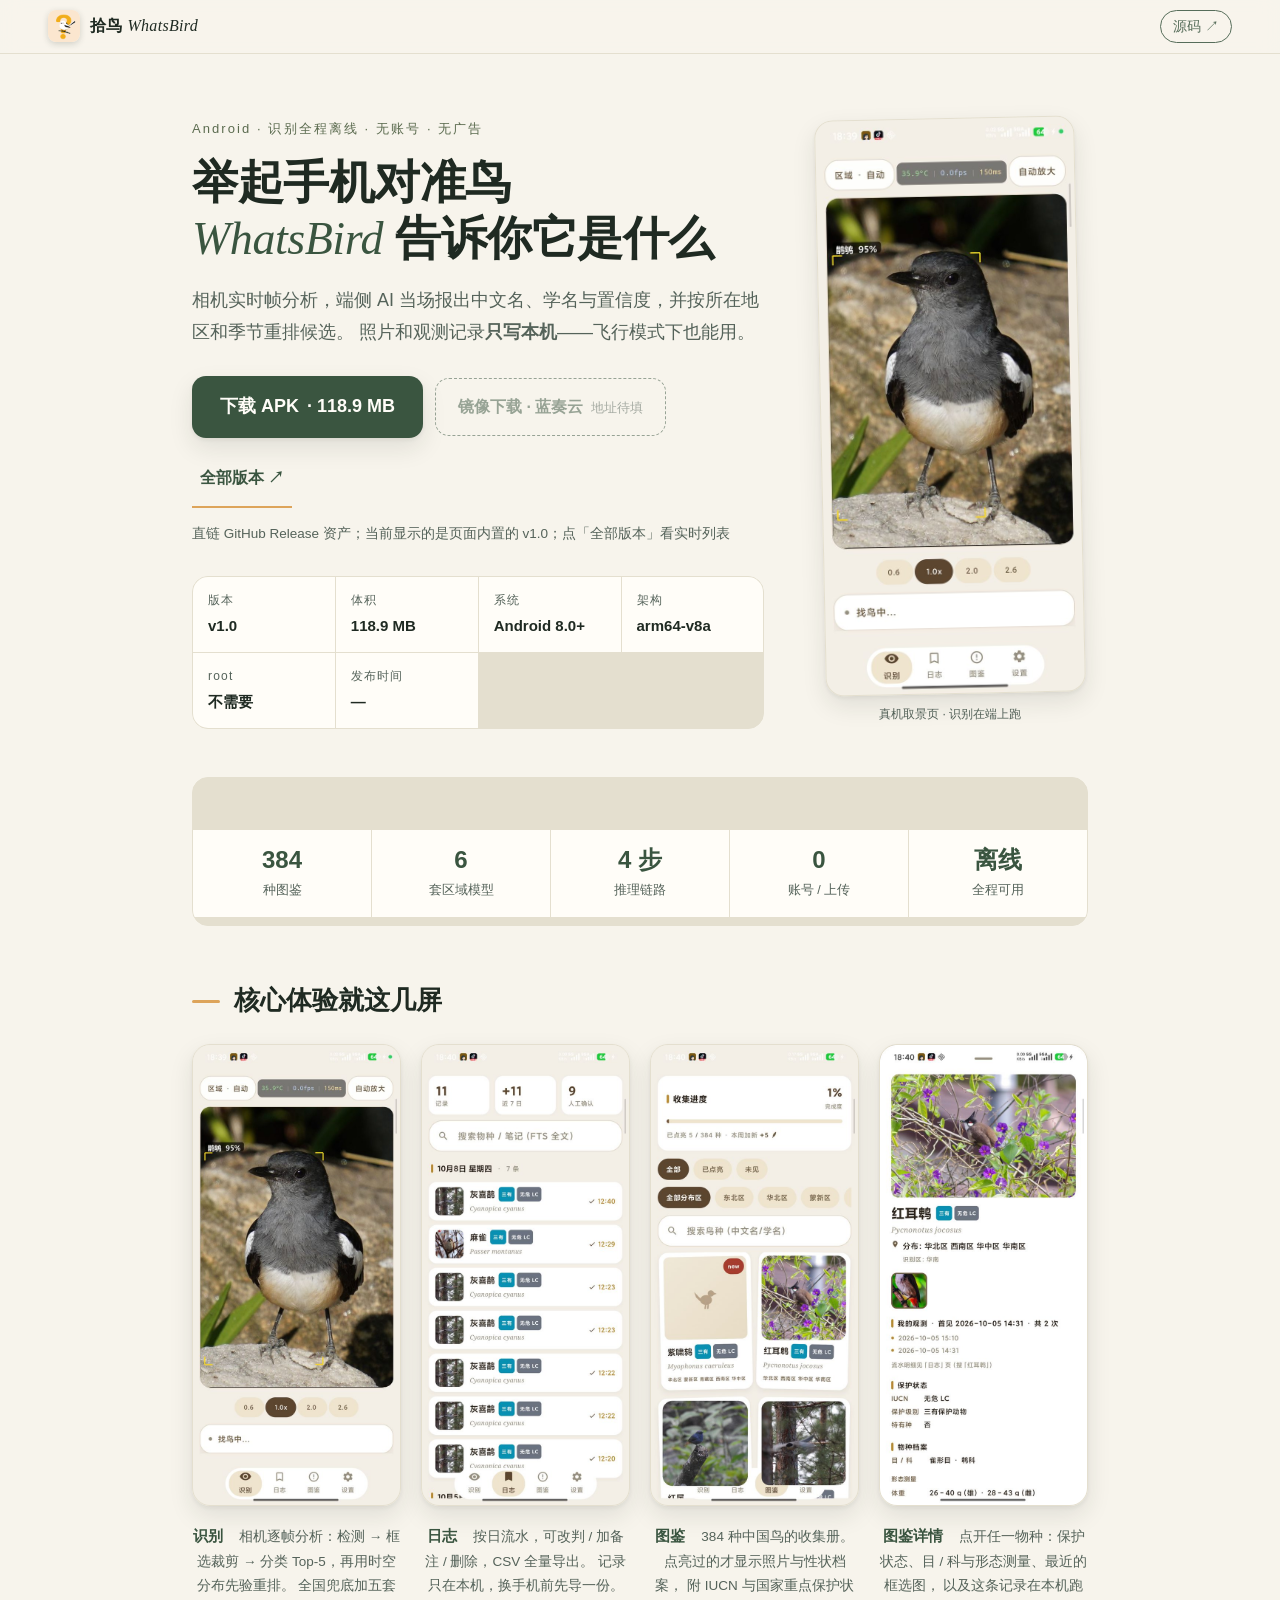
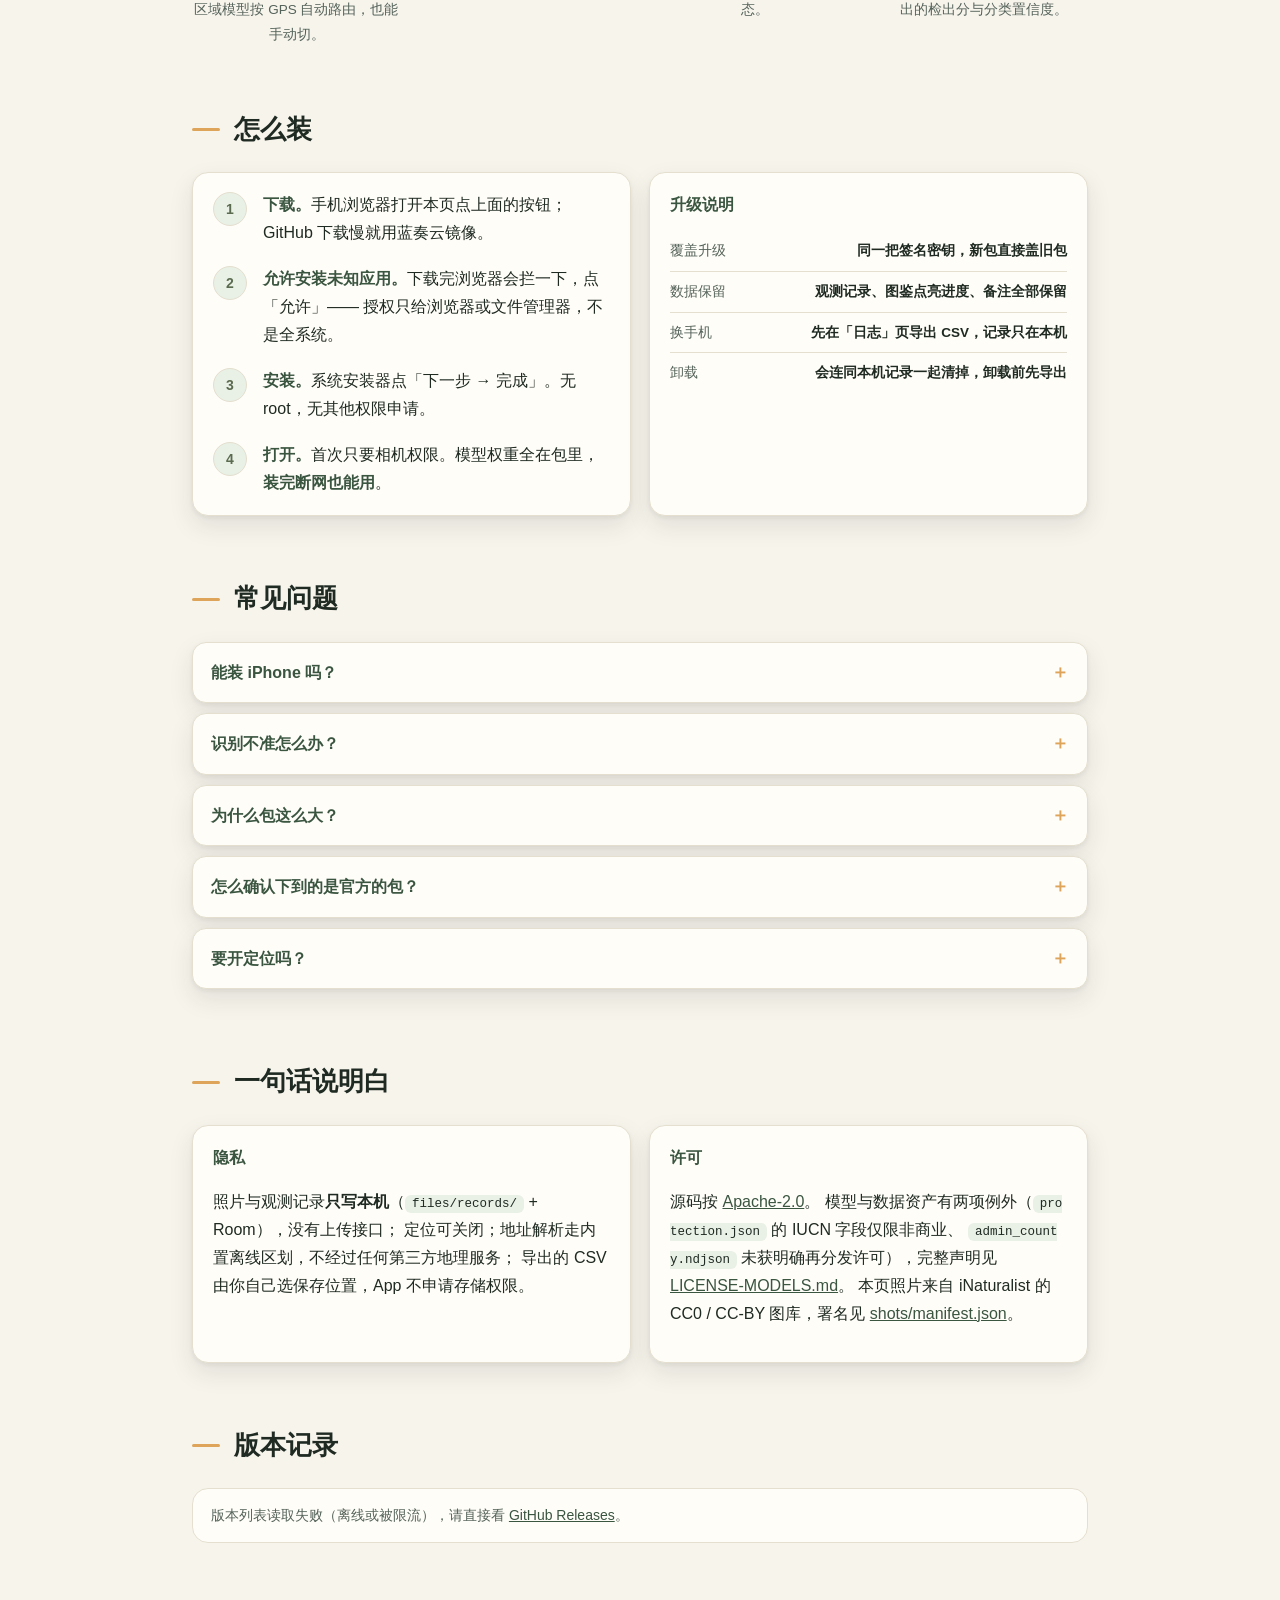
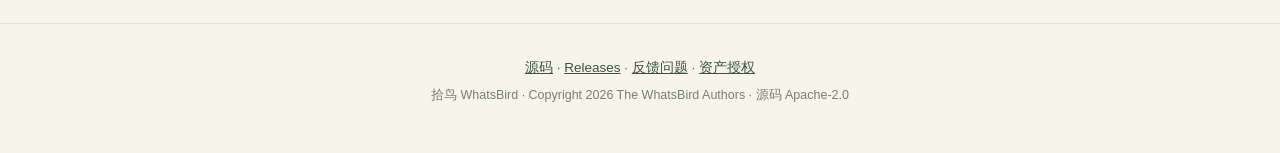
==== site/index.html @ 13afe353 "精简说明文字；手机端轮播图自适应收窄" ====
<!DOCTYPE html>
<html lang="zh-CN">
<head>
<meta charset="utf-8">
<meta name="viewport" content="width=device-width, initial-scale=1, maximum-scale=1, minimum-scale=1, user-scalable=no, viewport-fit=cover">
<title>拾鸟 WhatsBird · 离线拍照认鸟（Android 下载）</title>
<meta name="description" content="拾鸟 WhatsBird：拍照认鸟的 Android 应用，识别全程离线，无账号、无云端上传、无广告。">
<meta name="theme-color" content="#F7F4EC">
<link rel="icon" href="favicon-32.png" sizes="32x32" type="image/png">
<link rel="icon" href="icon-192.png" sizes="192x192" type="image/png">
<link rel="apple-touch-icon" href="apple-touch-icon.png">
<link rel="stylesheet" href="style.css">
<meta property="og:title" content="拾鸟 WhatsBird · 离线拍照认鸟">
<meta property="og:description" content="举起手机对准鸟，App 告诉你它是什么。识别全程离线，照片与观测记录只留在本机。">
<meta property="og:type" content="website">
<meta property="og:image" content="https://kidnappe.github.io/WhatsBird/og.png">
<meta property="og:image:width" content="1200">
<meta property="og:image:height" content="630">
<meta name="twitter:card" content="summary_large_image">
<meta name="twitter:title" content="拾鸟 WhatsBird · 离线拍照认鸟">
<meta name="twitter:description" content="举起手机对准鸟，App 告诉你它是什么。识别全程离线，无账号、无云端上传、无广告。">
<meta name="twitter:image" content="https://kidnappe.github.io/WhatsBird/og.png">
</head>
<body>

<header class="topbar">
  <a class="brand" href="#top">
    <img class="appicon" src="icon-192.png" alt="" width="32" height="32">
    <span>拾鸟 <i class="sci">WhatsBird</i></span>
  </a>
  <nav>
    <a class="ghost" href="https://github.com/kidnappe/WhatsBird">源码 ↗</a>
  </nav>
</header>

<main id="top">

  <!-- ============ 首屏 ============ -->
  <section class="hero">
    <div class="hero-text">
      <p class="eyebrow">Android · 识别全程离线 · 无账号 · 无广告</p>
      <h1>举起手机对准鸟<br><span class="sci">WhatsBird</span> 告诉你它是什么</h1>
      <p class="lede">
        相机实时帧分析，端侧 AI 当场报出中文名、学名与置信度，并按所在地区和季节重排候选。
        照片和观测记录<strong>只写本机</strong>——飞行模式下也能用。
      </p>

      <div class="cta">
        <a id="dlBtn" class="btn-primary" href="https://github.com/kidnappe/WhatsBird/releases/download/v1.0/WhatsBird-v1.0-arm64-v8a.apk">
          下载 APK<span id="dlSize">· 读取中</span>
        </a>
        <a id="dlMirror" class="btn-mirror" aria-disabled="true" data-href="">镜像下载 · 蓝奏云<span>地址待填</span></a>
        <a class="btn-ghost" href="https://github.com/kidnappe/WhatsBird/releases/latest">全部版本 ↗</a>
      </div>
      <p class="cta-hint">直链 GitHub Release 资产；<span id="dlState">正在核对最新版…</span></p>

      <dl class="meta">
        <div><dt>版本</dt><dd id="mVer">v1.0</dd></div>
        <div><dt>体积</dt><dd id="mSize">—</dd></div>
        <div><dt>系统</dt><dd>Android 8.0+</dd></div>
        <div><dt>架构</dt><dd>arm64-v8a</dd></div>
        <div><dt>root</dt><dd>不需要</dd></div>
        <div><dt>发布时间</dt><dd id="mDate">—</dd></div>
      </dl>
    </div>

    <div class="hero-shot">
      <span class="ph-wrap"><img src="shots/recognition.jpg" alt="拾鸟取景页真机截图" data-full="shots/recognition.jpg" width="560" height="1246"></span>
      <span class="hero-cap">真机取景页 · 识别在端上跑</span>
    </div>
  </section>

  <!-- ============ 规格条 ============ -->
  <section class="specbar" aria-label="规格">
    <div><b>384</b><span>种图鉴</span></div>
    <div><b>6</b><span>套区域模型</span></div>
    <div><b>4 步</b><span>推理链路</span></div>
    <div><b>0</b><span>账号 / 上传</span></div>
    <div><b>离线</b><span>全程可用</span></div>
  </section>

  <!-- ============ 核心体验 ============ -->
  <section id="core">
    <h2><span class="rule"></span>核心体验就这几屏</h2>

    <div class="carousel" id="carousel" tabindex="0" aria-roledescription="轮播" aria-label="App 界面截图">
      <div class="track" id="track">

        <figure class="slide" data-cap="识别">
          <span class="ph-wrap"><img src="shots/recognition.jpg" alt="识别页真机截图：取景与识别结果" data-full="shots/recognition.jpg" width="560" height="1246"></span>
          <figcaption>
            <b>识别</b>　相机逐帧分析：检测 → 框选裁剪 → 分类 Top-5，再用时空分布先验重排。
            全国兜底加五套区域模型按 GPS 自动路由，也能手动切。
          </figcaption>
        </figure>

        <figure class="slide" data-cap="日志">
          <span class="ph-wrap"><img src="shots/records.jpg" alt="观测记录页真机截图：按日流水" data-full="shots/records.jpg" width="560" height="1246"></span>
          <figcaption>
            <b>日志</b>　按日流水，可改判 / 加备注 / 删除，CSV 全量导出。
            记录只在本机，换手机前先导一份。
          </figcaption>
        </figure>

        <figure class="slide" data-cap="图鉴">
          <span class="ph-wrap"><img src="shots/guide.jpg" alt="图鉴页真机截图：384 种中国鸟收集册" data-full="shots/guide.jpg" width="560" height="1246"></span>
          <figcaption>
            <b>图鉴</b>　384 种中国鸟的收集册。点亮过的才显示照片与性状档案，
            附 IUCN 与国家重点保护状态。
          </figcaption>
        </figure>

        <figure class="slide" data-cap="图鉴详情">
          <span class="ph-wrap"><img src="shots/guide-detail.jpg" alt="图鉴详情页真机截图：物种档案与本机记录" data-full="shots/guide-detail.jpg" width="560" height="1246"></span>
          <figcaption>
            <b>图鉴详情</b>　点开任一物种：保护状态、目 / 科与形态测量、最近的框选图，
            以及这条记录在本机跑出的检出分与分类置信度。
          </figcaption>
        </figure>

      </div>

      <button class="nav-arrow prev" id="prev" type="button" aria-label="上一屏">‹</button>
      <button class="nav-arrow next" id="next" type="button" aria-label="下一屏">›</button>
      <div class="dots" id="dots" role="tablist" aria-label="选择截图"></div>
    </div>
  </section>

  <!-- ============ 安装 ============ -->
  <section id="install">
    <h2><span class="rule"></span>怎么装</h2>
    <div class="two-col">
      <div class="card">
        <ol class="steps">
          <li><strong>下载。</strong>手机浏览器打开本页点上面的按钮；GitHub 下载慢就用蓝奏云镜像。</li>
          <li><strong>允许安装未知应用。</strong>下载完浏览器会拦一下，点「允许」——
            授权只给浏览器或文件管理器，不是全系统。</li>
          <li><strong>安装。</strong>系统安装器点「下一步 → 完成」。无 root，无其他权限申请。</li>
          <li><strong>打开。</strong>首次只要相机权限。模型权重全在包里，<strong>装完断网也能用</strong>。</li>
        </ol>
      </div>

      <div class="card">
        <h3 class="card-h">升级说明</h3>
        <dl class="kv">
          <div><dt>覆盖升级</dt><dd>同一把签名密钥，新包直接盖旧包</dd></div>
          <div><dt>数据保留</dt><dd>观测记录、图鉴点亮进度、备注全部保留</dd></div>
          <div><dt>换手机</dt><dd>先在「日志」页导出 CSV，记录只在本机</dd></div>
          <div><dt>卸载</dt><dd>会连同本机记录一起清掉，卸载前先导出</dd></div>
        </dl>
      </div>
    </div>
  </section>

  <!-- ============ 常见问题 ============ -->
  <section id="faq">
    <h2><span class="rule"></span>常见问题</h2>
    <details class="qa">
      <summary>能装 iPhone 吗？</summary>
      <p>不能。这是 Android 应用，走旁路分发（APK 直链），不经过应用商店。</p>
    </details>
    <details class="qa">
      <summary>识别不准怎么办？</summary>
      <p>离线小模型认错很正常。取景页可以手动切区域模型、点选主目标；认错了到「日志」页改判，
        改完图鉴里的点亮状态会跟着更新。</p>
    </details>
    <details class="qa">
      <summary>为什么包这么大？</summary>
      <p>模型权重全部打包在安装包里，识别全程离线、不下载任何东西。
        换来的是：装完拔网线也能用，照片一次都不出手机。</p>
    </details>
    <details class="qa">
      <summary>怎么确认下到的是官方的包？</summary>
      <p>装完可以在系统「应用信息」里看签名证书指纹，应当是下面这一串（长期不变，等于发布者身份证）：
        <code class="fp" id="certFp">711F0F9398D2803DB4CD8C4800CB7BCB5F3AAFB3DC6F6549F9FBDA448DC68A76</code>。
        文件本身的 SHA-256 见上面的版本列表。</p>
    </details>
    <details class="qa">
      <summary>要开定位吗？</summary>
      <p>可关。开着会用地理位置选区域模型并给分类结果加先验权重；关掉就退化成按月份的粗先验。
        照片和记录始终只在本机。</p>
    </details>
  </section>

  <!-- ============ 隐私与许可 ============ -->
  <section id="trust">
    <h2><span class="rule"></span>一句话说明白</h2>
    <div class="two-col">
      <div class="card">
        <h3 class="card-h">隐私</h3>
        <p>照片与观测记录<strong>只写本机</strong>（<code>files/records/</code> + Room），没有上传接口；
          定位可关闭；地址解析走内置离线区划，不经过任何第三方地理服务；
          导出的 CSV 由你自己选保存位置，App 不申请存储权限。</p>
      </div>
      <div class="card">
        <h3 class="card-h">许可</h3>
        <p>源码按 <a href="https://github.com/kidnappe/WhatsBird/blob/main/LICENSE">Apache-2.0</a>。
          模型与数据资产有两项例外（<code>protection.json</code> 的 IUCN 字段仅限非商业、
          <code>admin_county.ndjson</code> 未获明确再分发许可），完整声明见
          <a href="https://github.com/kidnappe/WhatsBird/blob/main/LICENSE-MODELS.md">LICENSE-MODELS.md</a>。
          本页照片来自 iNaturalist 的 CC0 / CC-BY 图库，署名见
          <a href="https://github.com/kidnappe/WhatsBird/blob/main/site/shots/manifest.json">shots/manifest.json</a>。</p>
      </div>
    </div>
  </section>

  <!-- ============ 版本记录 ============ -->
  <section id="history">
    <h2><span class="rule"></span>版本记录</h2>
    <div class="releases" id="relList">
      <p class="aside">正在读取 GitHub Release…</p>
    </div>
  </section>

</main>

<footer>
  <p>
    <a href="https://github.com/kidnappe/WhatsBird">源码</a> ·
    <a href="https://github.com/kidnappe/WhatsBird/releases">Releases</a> ·
    <a href="https://github.com/kidnappe/WhatsBird/issues">反馈问题</a> ·
    <a href="https://github.com/kidnappe/WhatsBird/blob/main/LICENSE-MODELS.md">资产授权</a>
  </p>
  <p class="fine">拾鸟 WhatsBird · Copyright 2026 The WhatsBird Authors · 源码 Apache-2.0</p>
</footer>

<dialog id="lightbox">
  <img id="lightboxImg" alt="">
  <button id="lightboxClose" type="button" aria-label="关闭">×</button>
</dialog>

<script>
(function () {
  "use strict";
  var API = "https://api.github.com/repos/kidnappe/WhatsBird/releases/latest";
  var LIST = "https://api.github.com/repos/kidnappe/WhatsBird/releases";
  var REDUCE = window.matchMedia && window.matchMedia("(prefers-reduced-motion: reduce)").matches;

  /* 蓝奏云镜像地址：拿到分享链接后，填进这一行就行，页面上的镜像按钮会自动启用 */
  var MIRROR_URL = "";

  function mb(b) { return (b / 1048576).toFixed(1) + " MB"; }
  function ymd(iso) { var d = new Date(iso); return isNaN(d) ? "—" : d.toISOString().slice(0, 10); }

  /* ---------- 镜像按钮 ---------- */
  (function () {
    var el = document.getElementById("dlMirror");
    if (MIRROR_URL) {
      el.href = MIRROR_URL;
      el.removeAttribute("aria-disabled");
      el.querySelector("span").textContent = "国内直连更快";
    }
  })();

  /* ---------- 版本信息：运行时取最新 release，取不到退回页面内置值 ---------- */
  fetch(API, { cache: "no-store" })
    .then(function (r) { return r.ok ? r.json() : Promise.reject(r.status); })
    .then(function (rel) {
      var apk = (rel.assets || []).filter(function (a) { return /\.apk$/i.test(a.name); })[0];
      if (!apk) { throw new Error("no apk asset"); }
      var btn = document.getElementById("dlBtn");
      btn.href = apk.browser_download_url;
      btn.firstChild.nodeValue = "下载 " + rel.tag_name + " APK";
      document.getElementById("dlSize").textContent = "· " + mb(apk.size);
      document.getElementById("mVer").textContent = rel.tag_name;
      document.getElementById("mSize").textContent = mb(apk.size);
      document.getElementById("mDate").textContent = ymd(rel.published_at);
      document.getElementById("dlState").textContent =
        "已核对最新版本 " + rel.tag_name + "（" + ymd(rel.published_at) + "）";
    })
    .catch(function () {
      document.getElementById("dlState").textContent = "当前显示的是页面内置的 v1.0；点「全部版本」看实时列表";
      var s = document.getElementById("dlSize"); if (s) { s.textContent = "· 118.9 MB"; }
      var m = document.getElementById("mSize"); if (m) { m.textContent = "118.9 MB"; }
    });

  /* ---------- 版本记录 ---------- */
  fetch(LIST, { cache: "no-store" })
    .then(function (r) { return r.ok ? r.json() : Promise.reject(r.status); })
    .then(function (list) {
      var box = document.getElementById("relList");
      if (!box) { return; }
      var items = (list || []).filter(function (r) { return !r.draft; }).slice(0, 6);
      if (!items.length) { return; }
      box.innerHTML = "";
      items.forEach(function (r) {
        var apk = (r.assets || []).filter(function (a) { return /\.apk$/i.test(a.name); })[0];
        var row = document.createElement("div");
        row.className = "rel-row";
        var left = document.createElement("div");
        var tag = document.createElement("strong");
        tag.textContent = r.name || r.tag_name;
        var meta = document.createElement("span");
        meta.className = "rel-meta";
        meta.textContent = ymd(r.published_at) +
          (apk ? " · " + mb(apk.size) + " · 下载 " + apk.download_count + " 次" : " · 无安装包");
        if (apk && apk.digest) {
          var dg = document.createElement("code");
          dg.className = "fp";
          dg.textContent = apk.digest.replace(/^sha256:/, "");
          meta.appendChild(document.createElement("br"));
          meta.appendChild(dg);
        }
        left.appendChild(tag);
        left.appendChild(meta);
        row.appendChild(left);
        if (apk) {
          var a = document.createElement("a");
          a.href = apk.browser_download_url;
          a.textContent = "下载";
          a.className = "rel-dl";
          row.appendChild(a);
        }
        box.appendChild(row);
      });
    })
    .catch(function () {
      var box = document.getElementById("relList");
      if (box) {
        box.innerHTML = '<p class="aside">版本列表读取失败（离线或被限流），' +
          '请直接看 <a href="' + LIST + '">GitHub Releases</a>。</p>';
      }
    });

  /* ---------- 图片加载效果：纸感骨架 + 淡入 ---------- */
  function markLoaded(img) {
    var w = img.parentNode;
    if (w && w.classList) { w.classList.add("is-loaded"); }
    img.classList.add("is-loaded");
  }
  document.querySelectorAll(".ph-wrap img, .appicon").forEach(function (img) {
    if (img.complete && img.naturalWidth > 0) { markLoaded(img); return; }
    img.addEventListener("load", function () { markLoaded(img); });
    img.addEventListener("error", function () { markLoaded(img); });
  });

  /* ---------- 四屏：桌面并排，只有触屏手机才轮播 ---------- */
  var PHONE = "(max-width: 900px) and ((pointer: coarse) or (hover: none))";
  var track = document.getElementById("track");
  var slides = Array.prototype.slice.call(track.querySelectorAll(".slide"));
  var dotsBox = document.getElementById("dots");
  var mq = window.matchMedia(PHONE);
  var idx = 0, timer = null, INTERVAL = 5200;
  var carouseling = function () { return mq.matches; };

  slides.forEach(function (s, i) {
    var b = document.createElement("button");
    b.className = "dot";
    b.type = "button";
    b.setAttribute("role", "tab");
    b.setAttribute("aria-label", s.dataset.cap || ("第 " + (i + 1) + " 屏"));
    dotsBox.appendChild(b);
  });
  var dots = Array.prototype.slice.call(dotsBox.children);

  function paint() {
    if (carouseling()) {
      track.style.transform = "translateX(" + (-idx * 100) + "%)";
      dots.forEach(function (d, i) {
        d.classList.toggle("on", i === idx);
        d.setAttribute("aria-selected", i === idx ? "true" : "false");
      });
      slides.forEach(function (s, i) { s.setAttribute("aria-hidden", i === idx ? "false" : "true"); });
    } else {
      track.style.transform = "";           // 桌面：交给 CSS grid 并排显示
      dots.forEach(function (d) { d.classList.remove("on"); d.setAttribute("aria-selected", "false"); });
      slides.forEach(function (s) { s.setAttribute("aria-hidden", "false"); });
    }
  }
  function go(n) { if (!carouseling()) { return; } idx = (n + slides.length) % slides.length; paint(); }
  function next() { go(idx + 1); }
  function prev() { go(idx - 1); }
  function stop() { if (timer) { clearInterval(timer); timer = null; } }
  function restart() {
    stop();
    if (carouseling() && !REDUCE) { timer = setInterval(next, INTERVAL); }
  }

  // 点轮播控件时别让焦点把页面拽上去（手机端连点两下就往上滑，就是这个）
  function tap(el, fn) {
    el.addEventListener("click", function (e) {
      e.preventDefault();
      fn();
      if (document.activeElement === el) { el.blur(); }
      restart();
    });
  }
  tap(document.getElementById("next"), next);
  tap(document.getElementById("prev"), prev);
  dots.forEach(function (d, i) { tap(d, function () { go(i); }); });

  var car = document.getElementById("carousel");
  car.addEventListener("mouseenter", stop);
  car.addEventListener("mouseleave", restart);
  car.addEventListener("focusin", stop);
  car.addEventListener("focusout", restart);
  car.addEventListener("keydown", function (e) {
    if (e.key === "ArrowRight") { next(); restart(); }
    if (e.key === "ArrowLeft") { prev(); restart(); }
  });

  /* 触屏滑动 */
  var x0 = null;
  car.addEventListener("touchstart", function (e) { x0 = e.touches[0].clientX; stop(); }, { passive: true });
  car.addEventListener("touchend", function (e) {
    if (x0 === null) { return; }
    var dx = e.changedTouches[0].clientX - x0;
    if (Math.abs(dx) > 40) { if (dx < 0) { next(); } else { prev(); } }
    x0 = null; restart();
  }, { passive: true });

  document.addEventListener("visibilitychange", function () {
    if (document.hidden) { stop(); } else { restart(); }
  });

  /* 断点切换时（窗口拉宽/缩窄）重画一次 */
  var onBreak = function () { paint(); restart(); };
  if (mq.addEventListener) { mq.addEventListener("change", onBreak); }
  else if (mq.addListener) { mq.addListener(onBreak); }

  paint();
  restart();

  /* ---------- 点图看大图（原生 <dialog>，不引第三方库） ---------- */
  var lb = document.getElementById("lightbox");
  var lbImg = document.getElementById("lightboxImg");
  document.querySelectorAll("[data-full]").forEach(function (el) {
    el.addEventListener("click", function () {
      lbImg.src = el.getAttribute("data-full");
      if (typeof lb.showModal === "function") { lb.showModal(); } else { lb.setAttribute("open", ""); }
    });
  });
  document.getElementById("lightboxClose").addEventListener("click", function () { lb.close(); });
  lb.addEventListener("click", function (e) { if (e.target === lb) { lb.close(); } });
})();
</script>

</body>
</html>
---- site/style.css ----
﻿/* 拾鸟 WhatsBird 下载页 —— 视觉沿用 App 的 Paper Almanac 体系（见 docs/design/DESIGN.md §2.2）。
   token：纸底 #F7F4EC / 苔绿 #3A5540 / 琥珀 #DDA45A / 墨绿 #1F2A22 */

:root {
  --paper: #F7F4EC;
  --card: #FFFDF8;
  --ink: #1F2A22;
  --ink-soft: #55635A;
  --moss: #3A5540;
  --moss-bright: #5A7A5F;
  --sage: #E9F0E6;
  --olive: #5B6B4F;
  --amber: #DDA45A;
  --red: #E2483D;
  --line: #E4DFCF;
  --sil-a: #EFEBDF;
  --sil-b: #E4DFCF;
  --shadow: 0 10px 24px rgba(31, 42, 34, .10), 0 2px 4px rgba(31, 42, 34, .06);
  --serif: "Georgia", "Songti SC", "Source Han Serif SC", "Noto Serif SC", serif;
  --sans: -apple-system, "Segoe UI", "PingFang SC", "Microsoft YaHei", "Noto Sans SC", sans-serif;
  --mono: ui-monospace, "Cascadia Code", "JetBrains Mono", Consolas, monospace;
}

@media (prefers-color-scheme: dark) {
  :root {
    --paper: #1B211C;
    --card: #232A24;
    --ink: #E8E6DE;
    --ink-soft: #A6B0A6;
    --moss: #8FB294;
    --moss-bright: #A7C6AB;
    --sage: #2C352C;
    --olive: #B9C9AF;
    --line: #343D35;
    --sil-a: #2A312A;
    --sil-b: #333C33;
    --shadow: 0 10px 24px rgba(0, 0, 0, .45), 0 2px 4px rgba(0, 0, 0, .30);
  }
}

* { box-sizing: border-box; }

html {
  scroll-behavior: smooth;
  scroll-padding-top: 84px;
  /* 手机端禁掉捏合缩放与横向回弹，避免缩到页面边界外露白边 */
  touch-action: manipulation;
  overscroll-behavior-x: none;
  -webkit-text-size-adjust: 100%;
}

body {
  margin: 0;
  background: var(--paper);
  color: var(--ink);
  font-family: var(--sans);
  font-size: 16px;
  line-height: 1.75;
  -webkit-font-smoothing: antialiased;
  overflow-x: hidden;
}

.sci { font-family: var(--serif); font-style: italic; font-weight: 400; }

a { color: var(--moss); }
a:hover { color: var(--moss-bright); }

/* ---------- 顶栏 ---------- */
.topbar {
  position: sticky; top: 0; z-index: 10;
  display: flex; align-items: center; justify-content: space-between;
  gap: 16px; padding: 10px clamp(14px, 5vw, 48px);
  background: var(--paper);
  background: color-mix(in srgb, var(--paper) 88%, transparent);
  backdrop-filter: saturate(1.4) blur(10px);
  border-bottom: 1px solid var(--line);
}
.brand {
  display: flex; align-items: center; gap: 10px;
  color: var(--ink); text-decoration: none; font-weight: 700; letter-spacing: .02em;
}
.appicon {
  width: 32px; height: 32px; border-radius: 8px; flex: none;
  box-shadow: 0 2px 6px rgba(31, 42, 34, .18);
}
.topbar nav { display: flex; gap: clamp(10px, 2vw, 22px); font-size: 14px; }
.topbar nav a { color: var(--ink-soft); text-decoration: none; }
.topbar nav a:hover { color: var(--moss); }
.topbar nav .ghost {
  color: var(--moss); border: 1px solid var(--moss); border-radius: 999px;
  padding: 3px 12px; opacity: .85;
}

/* ---------- 版心 ---------- */
main { max-width: 960px; margin: 0 auto; padding: 0 clamp(16px, 5vw, 32px) 72px; }
section { padding: 52px 0 8px; }
h2 { font-size: clamp(20px, 3.4vw, 26px); margin: 0 0 20px; display: flex; align-items: center; gap: 14px; }
h2 .rule { display: inline-block; width: 28px; height: 3px; background: var(--amber); border-radius: 2px; flex: none; }

/* ---------- Hero：桌面左文右机 ---------- */
.hero {
  padding-top: clamp(28px, 6vw, 64px);
  display: grid; gap: 32px; align-items: start;
}
@media (min-width: 900px) {
  .hero { grid-template-columns: minmax(0, 1.35fr) minmax(0, .65fr); gap: 48px; }
}
.hero-shot { display: flex; flex-direction: column; align-items: center; gap: 10px; }
.hero-shot .ph-wrap { max-width: 260px; transform: rotate(-1.2deg); }
.hero-shot .ph-wrap:hover { transform: rotate(0deg); transition: transform .2s ease; }
.hero-cap { font-size: 12px; color: var(--ink-soft); }

.eyebrow { margin: 0 0 14px; font-size: 13px; letter-spacing: .16em; color: var(--olive); }
h1 { font-size: clamp(29px, 5.4vw, 46px); line-height: 1.22; margin: 0 0 18px; letter-spacing: -.01em; }
h1 .sci { color: var(--moss); }
.lede { max-width: 40em; color: var(--ink-soft); font-size: clamp(15px, 2.2vw, 18px); margin: 0 0 28px; }
.lede-sm { color: var(--ink-soft); max-width: 44em; }

.cta { display: flex; flex-wrap: wrap; align-items: center; gap: 12px; }
.btn-primary {
  display: inline-flex; align-items: baseline; gap: 8px;
  background: var(--moss); color: #FFFDF8; text-decoration: none;
  padding: 15px 28px; border-radius: 14px; font-size: 18px; font-weight: 700;
  box-shadow: var(--shadow); transition: transform .15s ease, filter .15s ease;
}
.btn-primary:hover { transform: translateY(-1px); filter: brightness(1.08); color: #FFFDF8; }
.btn-mirror {
  display: inline-flex; align-items: baseline; gap: 8px; text-decoration: none;
  border: 1px solid var(--moss); color: var(--moss); border-radius: 14px;
  padding: 14px 22px; font-size: 16px; font-weight: 700;
}
.btn-mirror span { font-size: 12.5px; font-weight: 400; color: var(--ink-soft); }
.btn-mirror:hover { background: var(--sage); }
.btn-mirror[aria-disabled="true"] {
  opacity: .5; pointer-events: none; border-style: dashed;
}
.btn-ghost { color: var(--moss); text-decoration: none; font-weight: 600; padding: 14px 8px; border-bottom: 2px solid var(--amber); }
.cta-hint { color: var(--ink-soft); font-size: 13.5px; margin: 14px 0 0; }

/* ---------- 规格条 ---------- */
.specbar {
  display: grid; grid-template-columns: repeat(auto-fit, minmax(120px, 1fr));
  gap: 1px; margin: 40px 0 0; background: var(--line);
  border: 1px solid var(--line); border-radius: 16px; overflow: hidden;
}
.specbar > div { background: var(--card); padding: 14px 16px; text-align: center; }
.specbar b { display: block; font-size: 24px; font-weight: 800; color: var(--moss); line-height: 1.3; }
.specbar span { font-size: 12.5px; color: var(--ink-soft); }

/* ---------- 通用卡 / 两栏 ---------- */
.card { background: var(--card); border: 1px solid var(--line); border-radius: 16px; padding: 18px 20px; box-shadow: var(--shadow); }
.card-h { margin: 0 0 12px; font-size: 16px; color: var(--moss); }
.two-col { display: grid; gap: 18px; }
@media (min-width: 760px) { .two-col { grid-template-columns: repeat(2, 1fr); } }

/* ---------- 安装步骤 ---------- */
.steps { margin: 0; padding-left: 0; list-style: none; counter-reset: step; }
.steps li { counter-increment: step; position: relative; padding: 0 0 18px 50px; }
.steps li:last-child { padding-bottom: 0; }
.steps li::before {
  content: counter(step); position: absolute; left: 0; top: 1px;
  width: 32px; height: 32px; border-radius: 50%;
  background: var(--sage); color: var(--olive);
  display: grid; place-items: center; font-weight: 700; font-size: 14px;
  border: 1px solid var(--line);
}
.steps strong { color: var(--moss); }

.kv { margin: 0; }
.kv > div { display: flex; justify-content: space-between; gap: 14px; padding: 8px 0; border-bottom: 1px solid var(--line); font-size: 13.5px; }
.kv > div:last-child { border-bottom: 0; }
.kv dt { color: var(--ink-soft); flex: none; }
.kv dd { margin: 0; font-weight: 600; text-align: right; }

/* ---------- FAQ ---------- */
.qa {
  background: var(--card); border: 1px solid var(--line); border-radius: 14px;
  padding: 14px 18px; margin-bottom: 10px; box-shadow: var(--shadow);
}
.qa summary {
  cursor: pointer; font-weight: 700; color: var(--moss); list-style: none;
  display: flex; align-items: center; justify-content: space-between; gap: 12px;
  touch-action: manipulation;
}
.qa summary::-webkit-details-marker { display: none; }
.qa summary::after { content: "＋"; color: var(--amber); font-size: 18px; flex: none; }
.qa[open] summary::after { content: "－"; }
.qa p { margin: 10px 0 0; color: var(--ink-soft); font-size: 14.5px; }

/* ---------- 版本记录 ---------- */
.releases { border: 1px solid var(--line); border-radius: 16px; overflow: hidden; background: var(--card); }
.rel-row {
  display: flex; align-items: center; justify-content: space-between; gap: 14px;
  padding: 13px 18px; border-bottom: 1px solid var(--line);
}
.rel-row:last-child { border-bottom: 0; }
.rel-row strong { display: block; font-size: 15px; }
.rel-meta { font-size: 13px; color: var(--ink-soft); }
.rel-dl { text-decoration: none; font-weight: 700; font-size: 14px; white-space: nowrap; }
.rel-dl::after { content: " ↗"; }
.releases .aside { border: 0; padding: 14px 18px; margin: 0; }

code {
  font-family: var(--mono); font-size: 12.5px;
  background: var(--sage); color: var(--ink); padding: 2px 7px; border-radius: 6px; word-break: break-all;
}
code.fp { display: inline-block; margin-top: 4px; font-size: 11.5px; }

/* ---------- 页脚 ---------- */
footer {
  border-top: 1px solid var(--line); padding: 26px clamp(16px, 5vw, 48px) 40px;
  text-align: center; color: var(--ink-soft); font-size: 13.5px;
}
footer p { margin: 6px 0; }
footer .fine { font-size: 12.5px; opacity: .8; }

.aside {
  color: var(--ink-soft); font-size: 14px;
  border-left: 3px solid var(--line); padding-left: 14px; margin: 14px 0 0;
}

.meta {
  display: grid; grid-template-columns: repeat(auto-fit, minmax(128px, 1fr));
  gap: 1px; margin: 30px 0 0; padding: 0;
  background: var(--line); border: 1px solid var(--line); border-radius: 16px; overflow: hidden;
}
.meta > div { background: var(--card); padding: 13px 15px; }
.meta dt { font-size: 12px; letter-spacing: .1em; color: var(--ink-soft); }
.meta dd { margin: 2px 0 0; font-weight: 700; font-size: 15px; }

.note {
  margin-top: 20px; padding: 12px 16px; font-size: 14px; color: var(--ink-soft);
  background: var(--sage); border-left: 3px solid var(--amber); border-radius: 0 12px 12px 0;
}

.aside {
  color: var(--ink-soft); font-size: 14px;
  border-left: 3px solid var(--line); padding-left: 14px; margin: 22px 0 0;
}

/* ---------- 四屏：桌面并排，只有触屏手机才轮播 ---------- */
.carousel { position: relative; margin-top: 18px; outline: none; }
.carousel:focus-visible { box-shadow: 0 0 0 3px var(--amber); border-radius: 20px; }
.carousel .track {
  display: grid; grid-template-columns: repeat(2, 1fr); gap: 20px;
}
@media (min-width: 1024px) {
  .carousel .track { grid-template-columns: repeat(4, 1fr); }
}
.carousel .slide { margin: 0; display: flex; flex-direction: column; align-items: center; }

.ph-wrap {
  position: relative; display: block; width: 100%; max-width: 260px;
  border-radius: 18px; overflow: hidden;
  background: linear-gradient(160deg, var(--sil-a), var(--sil-b));
  border: 1px solid var(--line); box-shadow: var(--shadow);
}
/* 骨架：一条斜向高光扫过，像纸面上的反光 */
.ph-wrap::before {
  content: ""; position: absolute; inset: 0; z-index: 1;
  background: linear-gradient(100deg, transparent 18%, rgba(255, 255, 255, .55) 50%, transparent 82%);
  background-size: 220% 100%;
  animation: shimmer 1.25s linear infinite;
  transition: opacity .4s ease;
}
.ph-wrap.is-loaded::before { opacity: 0; animation: none; }
@keyframes shimmer { from { background-position: 220% 0; } to { background-position: -120% 0; } }

.ph-wrap img {
  display: block; width: 100%; height: auto; aspect-ratio: 560 / 1246;
  object-fit: cover; cursor: zoom-in;
  opacity: 0; transition: opacity .45s ease;
}
.ph-wrap img.is-loaded { opacity: 1; }

.carousel .slide figcaption {
  margin-top: 16px; text-align: center;
  font-size: 13.5px; line-height: 1.8; color: var(--ink-soft);
}
.carousel .slide figcaption b {
  color: var(--moss); font-size: 15px; margin-right: 2px;
}

/* 桌面端不出现任何轮播控件 */
.nav-arrow, .dots { display: none; }

/* ---------- 触屏手机：切成轮播 ---------- */
@media (max-width: 900px) and ((pointer: coarse) or (hover: none)) {
  .carousel .track {
    display: flex; gap: 0;
    transition: transform .55s cubic-bezier(.22, .61, .36, 1);
    will-change: transform;
  }
  .carousel .slide { flex: 0 0 100%; }
  .carousel .slide[aria-hidden="true"] { pointer-events: none; }
  /* 手机上按屏幕高度收窄：一屏里能同时看到图和下面的解释，不用再滑一次 */
  .ph-wrap { max-width: min(340px, calc((100vh - 230px) * 0.45)); }
  .carousel .slide figcaption { font-size: 13.5px; line-height: 1.7; }

  /* 触控反馈：禁掉双击缩放与点击高亮，点控件不再触发页面缩放 */
  .nav-arrow, .dots .dot {
    touch-action: manipulation;
    -webkit-tap-highlight-color: transparent;
  }

  .nav-arrow {
    display: block; position: absolute; top: 34%; z-index: 2;
    width: 40px; height: 40px; border-radius: 50%;
    border: 1px solid var(--line); background: var(--card); color: var(--moss);
    font-size: 22px; line-height: 1; cursor: pointer;
    box-shadow: var(--shadow); transition: transform .15s ease, background .15s ease;
  }
  .nav-arrow:hover { transform: scale(1.06); background: var(--sage); }
  .nav-arrow.prev { left: 0; }
  .nav-arrow.next { right: 0; }
  .nav-arrow:focus { outline: none; }
  .nav-arrow:focus-visible { outline: 2px solid var(--moss); outline-offset: 2px; }

  .dots { display: flex; justify-content: center; gap: 9px; margin-top: 18px; }
  .dots .dot {
    width: 30px; height: 8px; border-radius: 999px; border: 0; cursor: pointer;
    background: var(--line); transition: background .2s ease, width .2s ease;
  }
  .dots .dot.on { background: var(--moss); width: 42px; }
  .dots .dot:focus { outline: none; }
  .dots .dot:focus-visible { outline: 2px solid var(--moss); outline-offset: 2px; }
}

/* ---------- 大图 ---------- */
dialog#lightbox { border: 0; padding: 0; background: transparent; max-width: 92vw; max-height: 92vh; }
dialog#lightbox::backdrop { background: rgba(20, 26, 21, .8); }
dialog#lightbox img {
  max-width: 90vw; max-height: 86vh; display: block;
  border-radius: 10px; box-shadow: 0 24px 60px rgba(0, 0, 0, .5);
}
dialog#lightbox button {
  position: absolute; top: 8px; right: 12px;
  background: transparent; border: 0; color: #FFFDF8;
  font-size: 30px; line-height: 1; cursor: pointer; padding: 6px 10px;
}

@supports (height: 100svh) {
  /* 支持 svh 的浏览器用小屏高度算，地址栏收起时图更准 */
  @media (max-width: 900px) and ((pointer: coarse) or (hover: none)) {
    .ph-wrap { max-width: min(340px, calc((100svh - 230px) * 0.45)); }
  }
}

/* ---------- 窄屏小微调 ---------- */
@media (max-width: 640px) {
  html { scroll-padding-top: 72px; }
  body { font-size: 15.5px; }
  section { padding: 40px 0 4px; }

  .topbar { padding: 8px 14px; }
  .topbar nav a:not(.ghost) { display: none; }

  .btn-primary { width: 100%; justify-content: center; font-size: 17px; padding: 16px 20px; }
  .btn-ghost { width: 100%; text-align: center; border-bottom: 0; padding: 10px 0; }

  .meta { grid-template-columns: repeat(2, 1fr); }
  .meta > div { padding: 11px 13px; }

  /* 宽度由上面「触屏手机」那段按屏幕高度算，这里不再覆盖 */
  .ph-wrap { border-radius: 16px; }
  .carousel .slide figcaption { font-size: 14px; line-height: 1.75; padding: 0 4px; }
  .nav-arrow { width: 38px; height: 38px; font-size: 21px; }
  .dots { margin-top: 16px; }
}

@media (prefers-reduced-motion: reduce) {
  html { scroll-behavior: auto; }
  .carousel .track { transition: none; }
  .ph-wrap::before { animation: none; }
  .btn-primary:hover, .nav-arrow:hover { transform: none; }
}
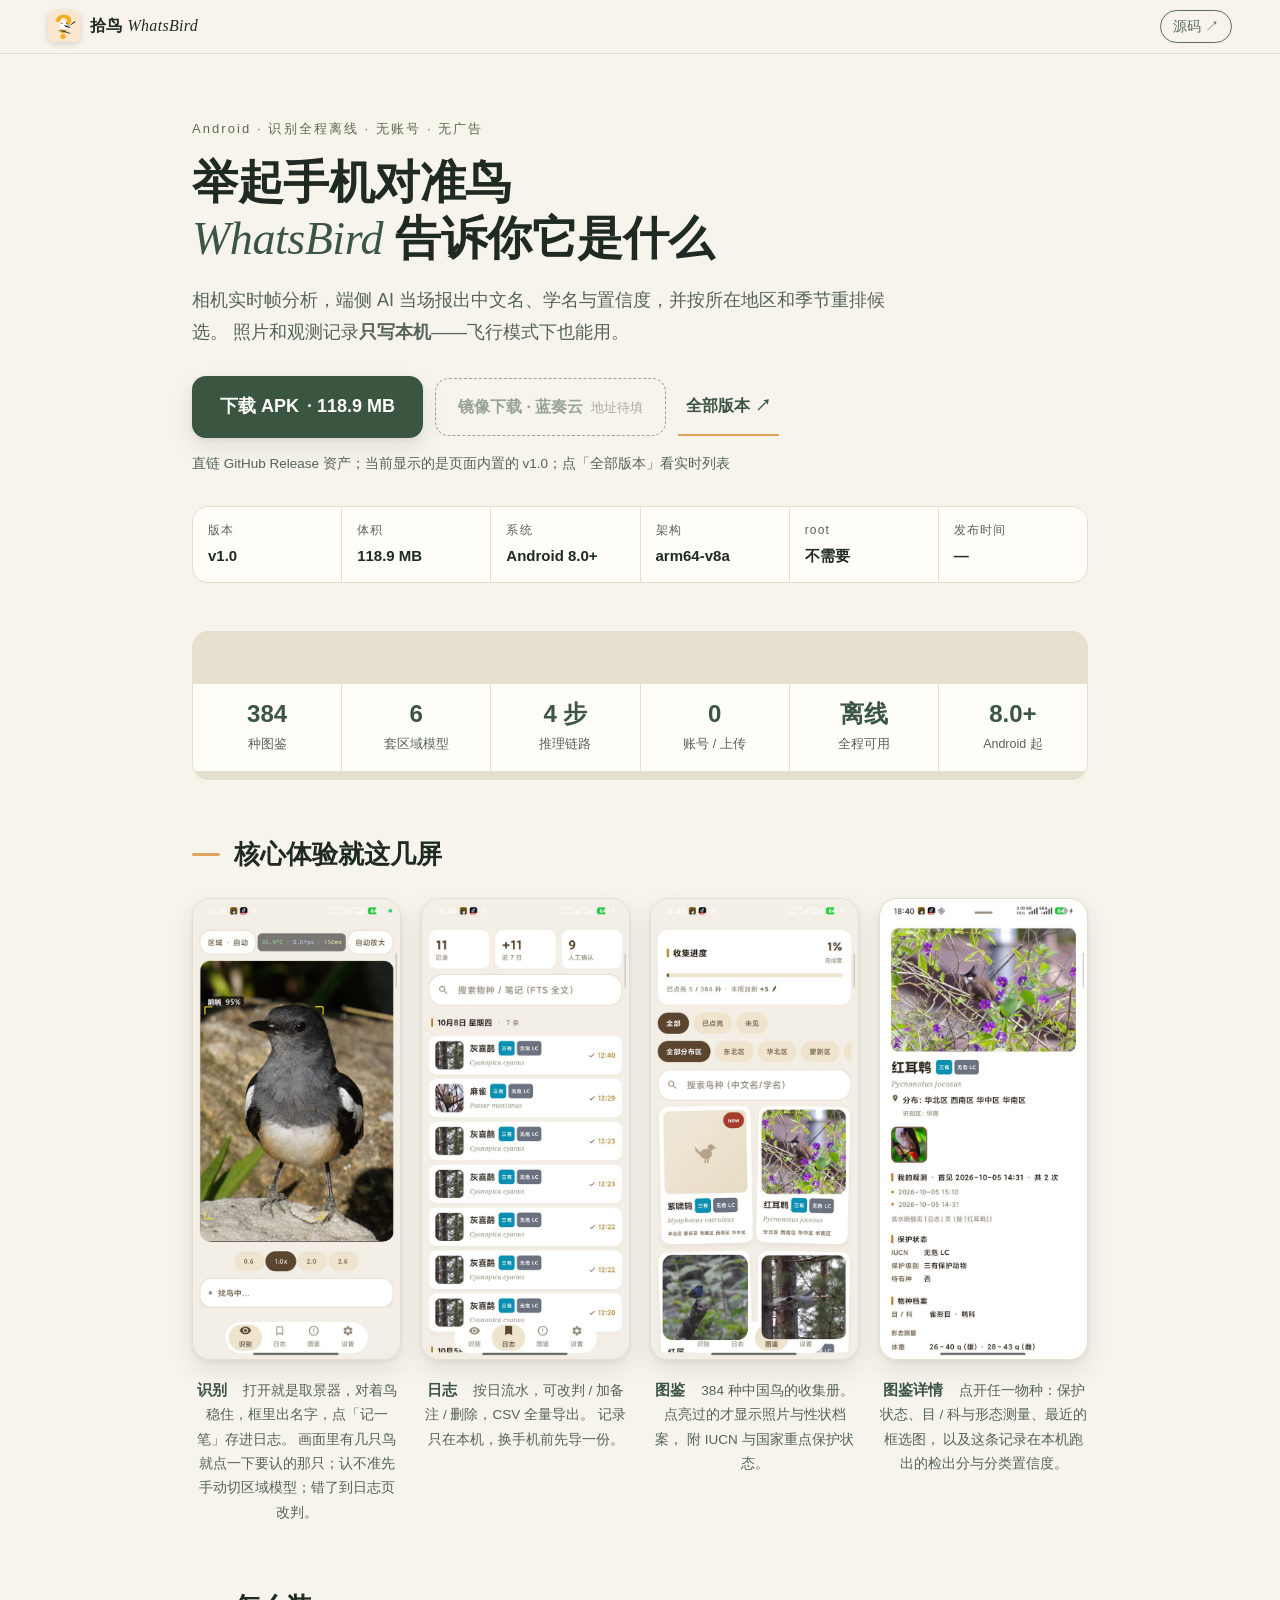
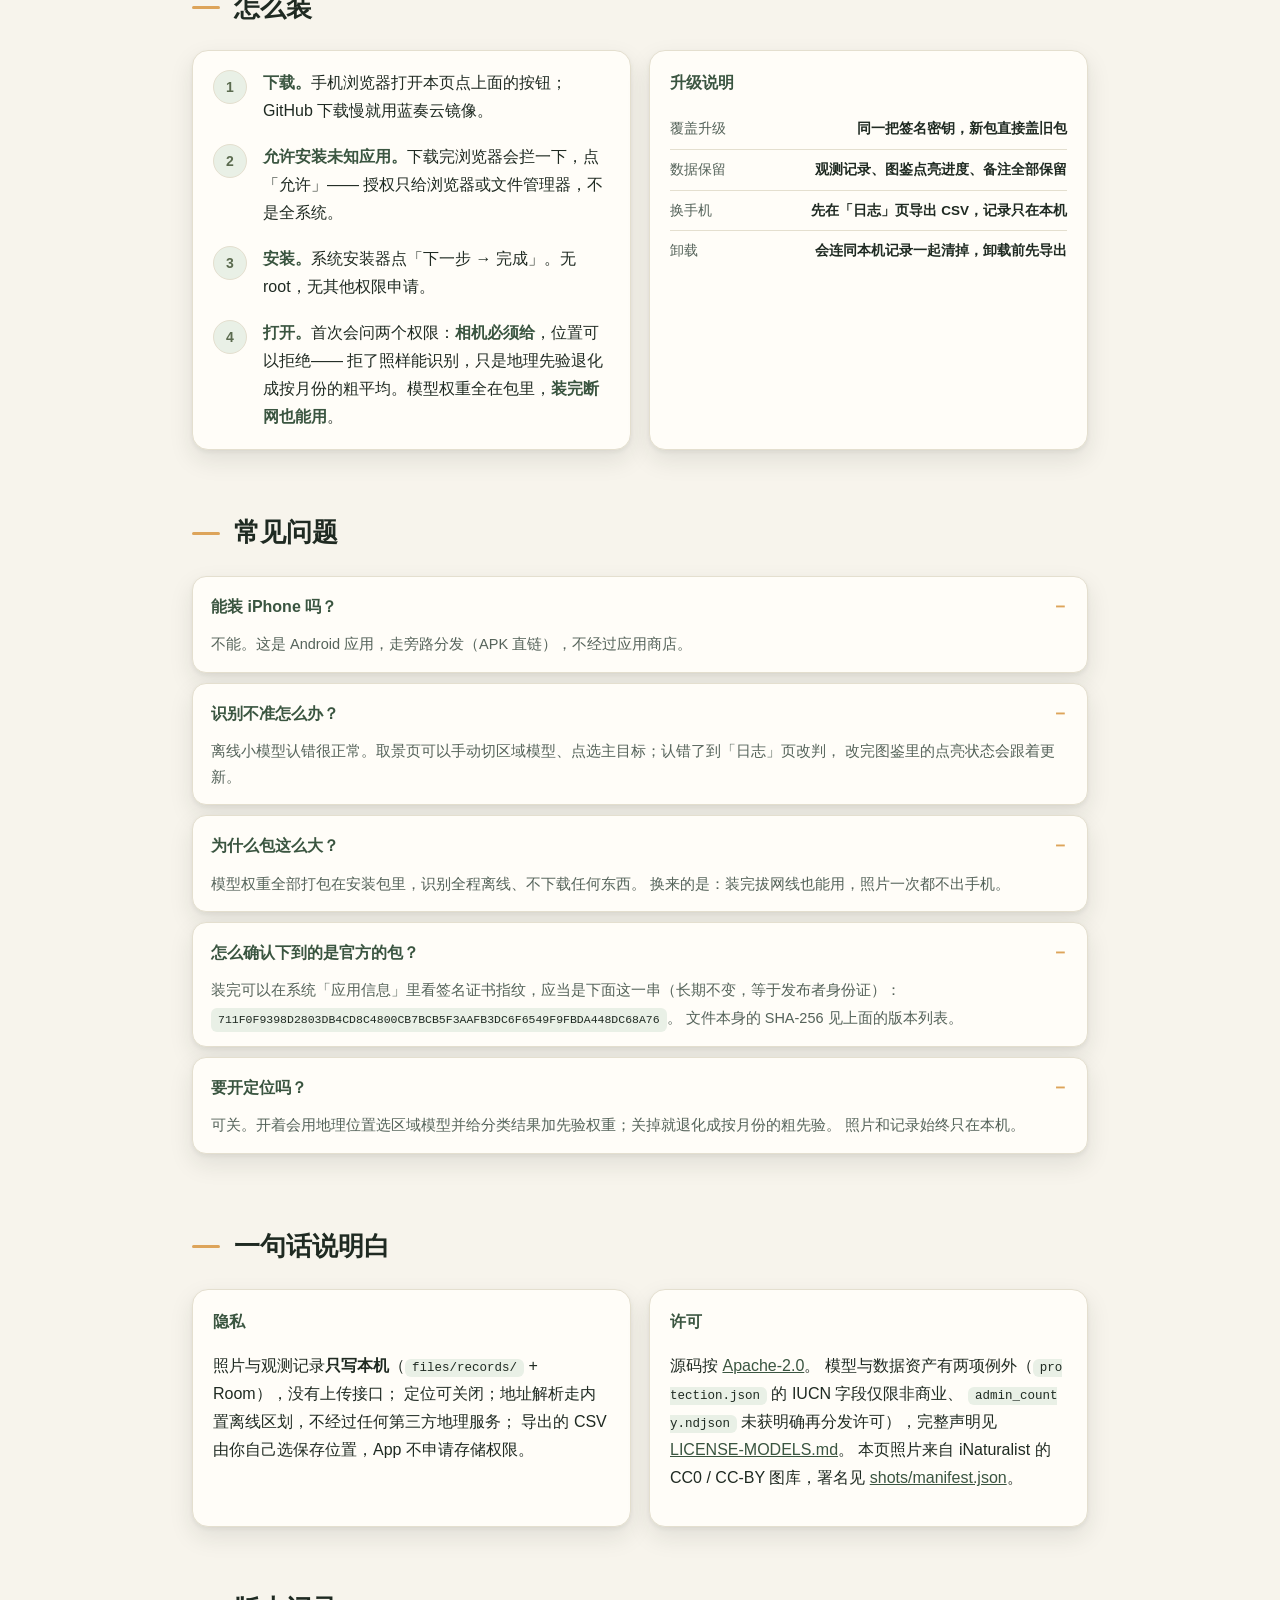
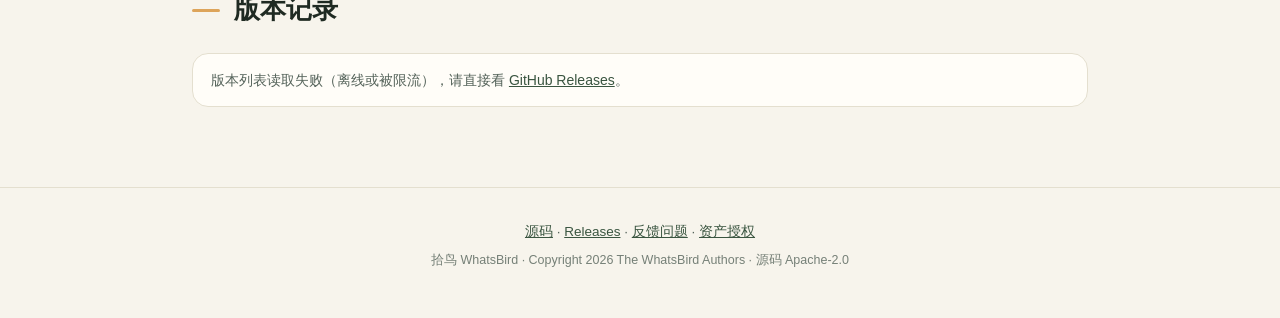
==== commit 9d5b1d3f: "六宫格规格条、FAQ 默认展开、识别说明改为操作指引" ====
--- a/site/index.html
+++ b/site/index.html
@@ -63,11 +63,6 @@
         <div><dt>发布时间</dt><dd id="mDate">—</dd></div>
       </dl>
     </div>
-
-    <div class="hero-shot">
-      <span class="ph-wrap"><img src="shots/recognition.jpg" alt="拾鸟取景页真机截图" data-full="shots/recognition.jpg" width="560" height="1246"></span>
-      <span class="hero-cap">真机取景页 · 识别在端上跑</span>
-    </div>
   </section>
 
   <!-- ============ 规格条 ============ -->
@@ -77,6 +72,7 @@
     <div><b>4 步</b><span>推理链路</span></div>
     <div><b>0</b><span>账号 / 上传</span></div>
     <div><b>离线</b><span>全程可用</span></div>
+    <div><b>8.0+</b><span>Android 起</span></div>
   </section>
 
   <!-- ============ 核心体验 ============ -->
@@ -89,8 +85,8 @@
         <figure class="slide" data-cap="识别">
           <span class="ph-wrap"><img src="shots/recognition.jpg" alt="识别页真机截图：取景与识别结果" data-full="shots/recognition.jpg" width="560" height="1246"></span>
           <figcaption>
-            <b>识别</b>　相机逐帧分析：检测 → 框选裁剪 → 分类 Top-5，再用时空分布先验重排。
-            全国兜底加五套区域模型按 GPS 自动路由，也能手动切。
+            <b>识别</b>　打开就是取景器，对着鸟稳住，框里出名字，点「记一笔」存进日志。
+            画面里有几只鸟就点一下要认的那只；认不准先手动切区域模型；错了到日志页改判。
           </figcaption>
         </figure>
 
@@ -136,7 +132,8 @@
           <li><strong>允许安装未知应用。</strong>下载完浏览器会拦一下，点「允许」——
             授权只给浏览器或文件管理器，不是全系统。</li>
           <li><strong>安装。</strong>系统安装器点「下一步 → 完成」。无 root，无其他权限申请。</li>
-          <li><strong>打开。</strong>首次只要相机权限。模型权重全在包里，<strong>装完断网也能用</strong>。</li>
+          <li><strong>打开。</strong>首次会问两个权限：<strong>相机必须给</strong>，位置可以拒绝——
+            拒了照样能识别，只是地理先验退化成按月份的粗平均。模型权重全在包里，<strong>装完断网也能用</strong>。</li>
         </ol>
       </div>
 
@@ -155,27 +152,27 @@
   <!-- ============ 常见问题 ============ -->
   <section id="faq">
     <h2><span class="rule"></span>常见问题</h2>
-    <details class="qa">
+    <details class="qa" open>
       <summary>能装 iPhone 吗？</summary>
       <p>不能。这是 Android 应用，走旁路分发（APK 直链），不经过应用商店。</p>
     </details>
-    <details class="qa">
+    <details class="qa" open>
       <summary>识别不准怎么办？</summary>
       <p>离线小模型认错很正常。取景页可以手动切区域模型、点选主目标；认错了到「日志」页改判，
         改完图鉴里的点亮状态会跟着更新。</p>
     </details>
-    <details class="qa">
+    <details class="qa" open>
       <summary>为什么包这么大？</summary>
       <p>模型权重全部打包在安装包里，识别全程离线、不下载任何东西。
         换来的是：装完拔网线也能用，照片一次都不出手机。</p>
     </details>
-    <details class="qa">
+    <details class="qa" open>
       <summary>怎么确认下到的是官方的包？</summary>
       <p>装完可以在系统「应用信息」里看签名证书指纹，应当是下面这一串（长期不变，等于发布者身份证）：
         <code class="fp" id="certFp">711F0F9398D2803DB4CD8C4800CB7BCB5F3AAFB3DC6F6549F9FBDA448DC68A76</code>。
         文件本身的 SHA-256 见上面的版本列表。</p>
     </details>
-    <details class="qa">
+    <details class="qa" open>
       <summary>要开定位吗？</summary>
       <p>可关。开着会用地理位置选区域模型并给分类结果加先验权重；关掉就退化成按月份的粗先验。
         照片和记录始终只在本机。</p>
--- a/site/style.css
+++ b/site/style.css
@@ -1,4 +1,4 @@
-﻿/* 拾鸟 WhatsBird 下载页 —— 视觉沿用 App 的 Paper Almanac 体系（见 docs/design/DESIGN.md §2.2）。
+/* 拾鸟 WhatsBird 下载页 —— 视觉沿用 App 的 Paper Almanac 体系（见 docs/design/DESIGN.md §2.2）。
    token：纸底 #F7F4EC / 苔绿 #3A5540 / 琥珀 #DDA45A / 墨绿 #1F2A22 */
 
 :root {
@@ -97,18 +97,8 @@
 h2 { font-size: clamp(20px, 3.4vw, 26px); margin: 0 0 20px; display: flex; align-items: center; gap: 14px; }
 h2 .rule { display: inline-block; width: 28px; height: 3px; background: var(--amber); border-radius: 2px; flex: none; }
 
-/* ---------- Hero：桌面左文右机 ---------- */
-.hero {
-  padding-top: clamp(28px, 6vw, 64px);
-  display: grid; gap: 32px; align-items: start;
-}
-@media (min-width: 900px) {
-  .hero { grid-template-columns: minmax(0, 1.35fr) minmax(0, .65fr); gap: 48px; }
-}
-.hero-shot { display: flex; flex-direction: column; align-items: center; gap: 10px; }
-.hero-shot .ph-wrap { max-width: 260px; transform: rotate(-1.2deg); }
-.hero-shot .ph-wrap:hover { transform: rotate(0deg); transition: transform .2s ease; }
-.hero-cap { font-size: 12px; color: var(--ink-soft); }
+/* ---------- Hero ---------- */
+.hero { padding-top: clamp(28px, 6vw, 64px); }
 
 .eyebrow { margin: 0 0 14px; font-size: 13px; letter-spacing: .16em; color: var(--olive); }
 h1 { font-size: clamp(29px, 5.4vw, 46px); line-height: 1.22; margin: 0 0 18px; letter-spacing: -.01em; }
@@ -137,15 +127,21 @@
 .btn-ghost { color: var(--moss); text-decoration: none; font-weight: 600; padding: 14px 8px; border-bottom: 2px solid var(--amber); }
 .cta-hint { color: var(--ink-soft); font-size: 13.5px; margin: 14px 0 0; }
 
-/* ---------- 规格条 ---------- */
+/* ---------- 规格条：恒定六格，手机 3×2 ---------- */
 .specbar {
-  display: grid; grid-template-columns: repeat(auto-fit, minmax(120px, 1fr));
+  display: grid; grid-template-columns: repeat(6, 1fr);
   gap: 1px; margin: 40px 0 0; background: var(--line);
   border: 1px solid var(--line); border-radius: 16px; overflow: hidden;
 }
-.specbar > div { background: var(--card); padding: 14px 16px; text-align: center; }
+.specbar > div { background: var(--card); padding: 14px 10px; text-align: center; }
 .specbar b { display: block; font-size: 24px; font-weight: 800; color: var(--moss); line-height: 1.3; }
 .specbar span { font-size: 12.5px; color: var(--ink-soft); }
+@media (max-width: 760px) {
+  .specbar { grid-template-columns: repeat(3, 1fr); }
+  .specbar > div { padding: 12px 6px; }
+  .specbar b { font-size: 21px; }
+  .specbar span { font-size: 11.5px; }
+}
 
 /* ---------- 通用卡 / 两栏 ---------- */
 .card { background: var(--card); border: 1px solid var(--line); border-radius: 16px; padding: 18px 20px; box-shadow: var(--shadow); }
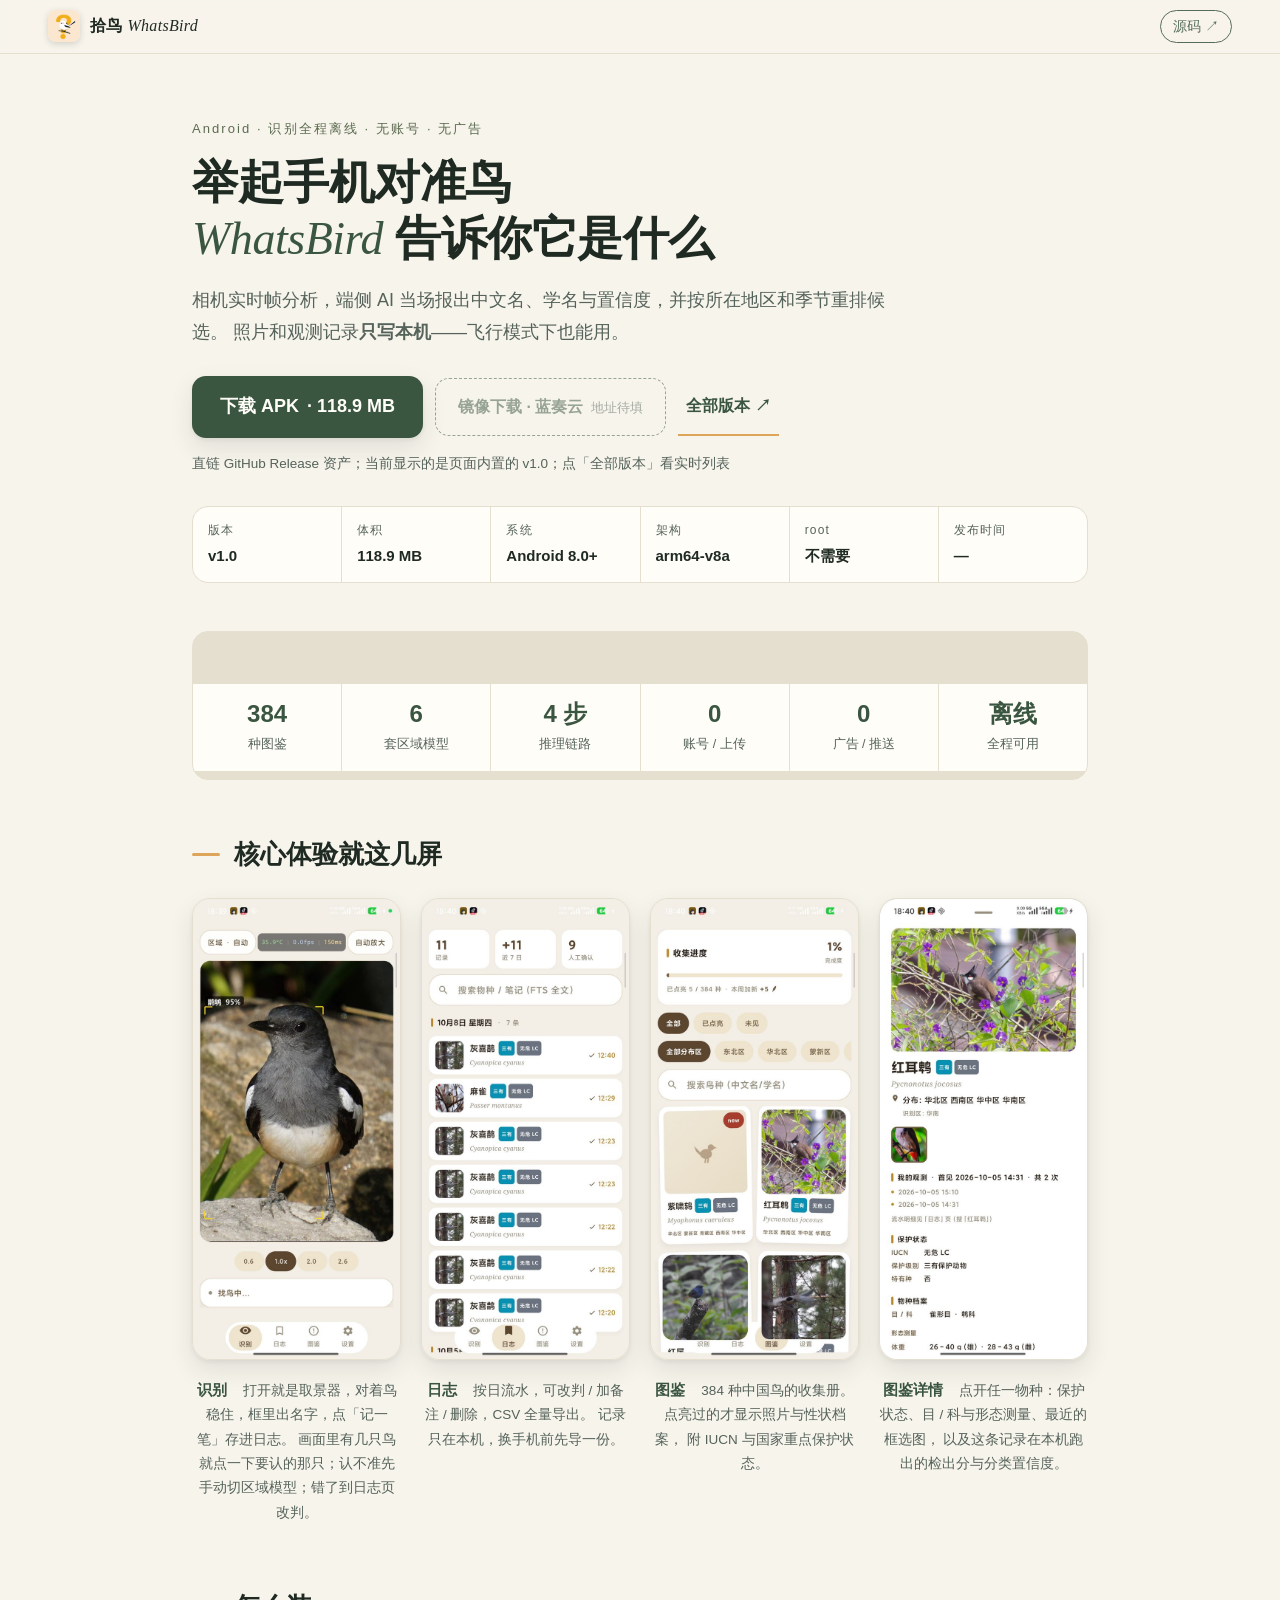
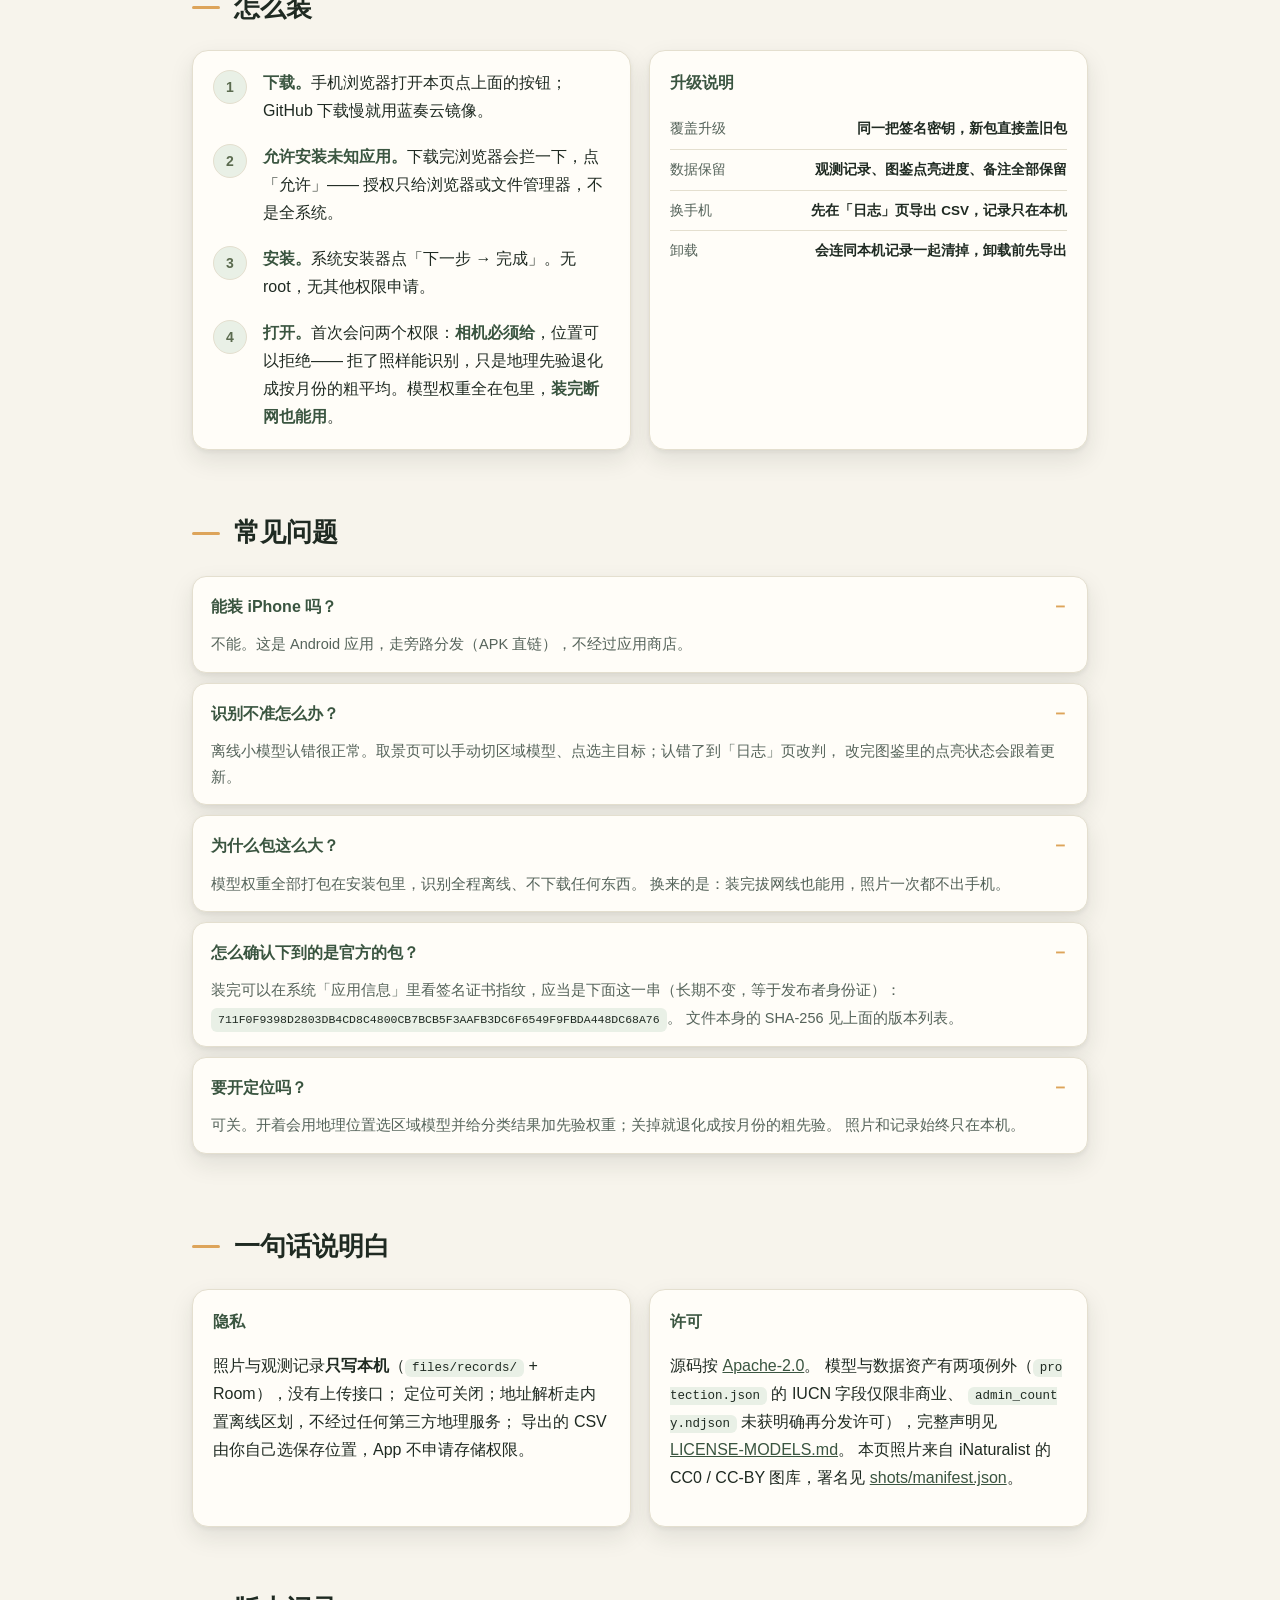
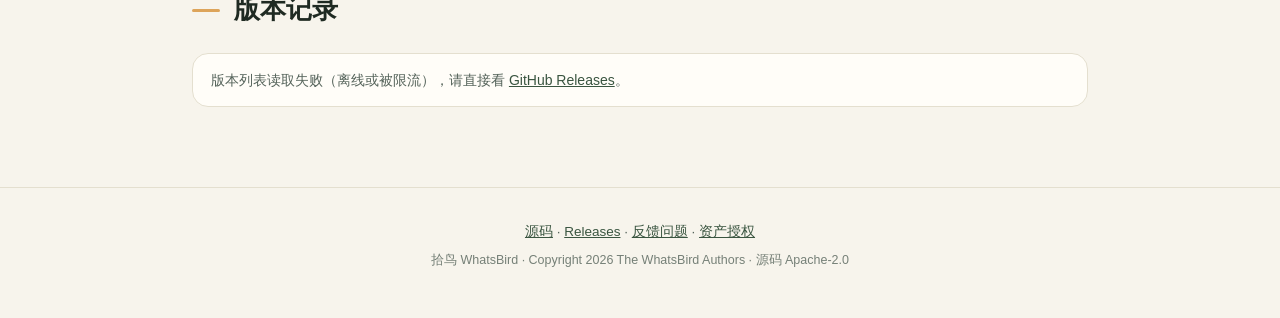
==== commit d7f95d45: "六宫格第六格：0 广告 / 0 推送" ====
--- a/site/index.html
+++ b/site/index.html
@@ -71,8 +71,8 @@
     <div><b>6</b><span>套区域模型</span></div>
     <div><b>4 步</b><span>推理链路</span></div>
     <div><b>0</b><span>账号 / 上传</span></div>
+    <div><b>0</b><span>广告 / 推送</span></div>
     <div><b>离线</b><span>全程可用</span></div>
-    <div><b>8.0+</b><span>Android 起</span></div>
   </section>
 
   <!-- ============ 核心体验 ============ -->
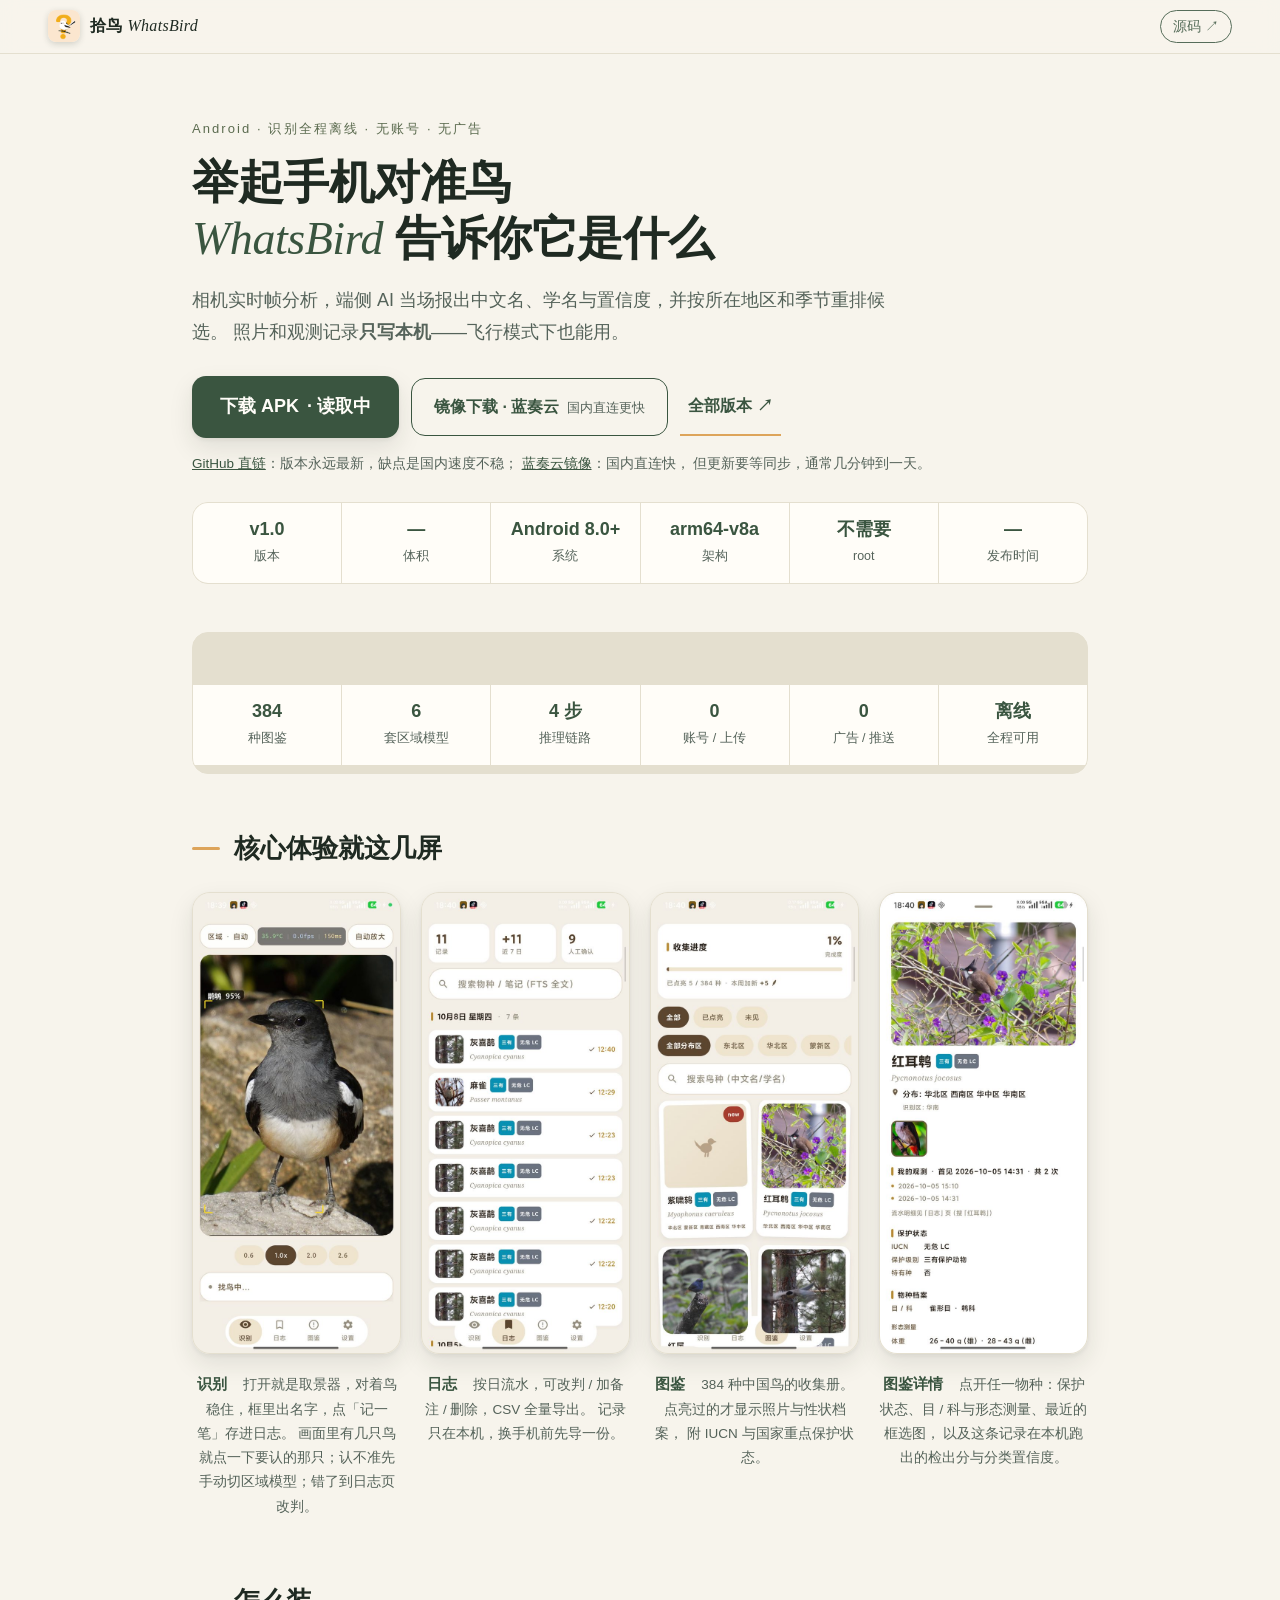
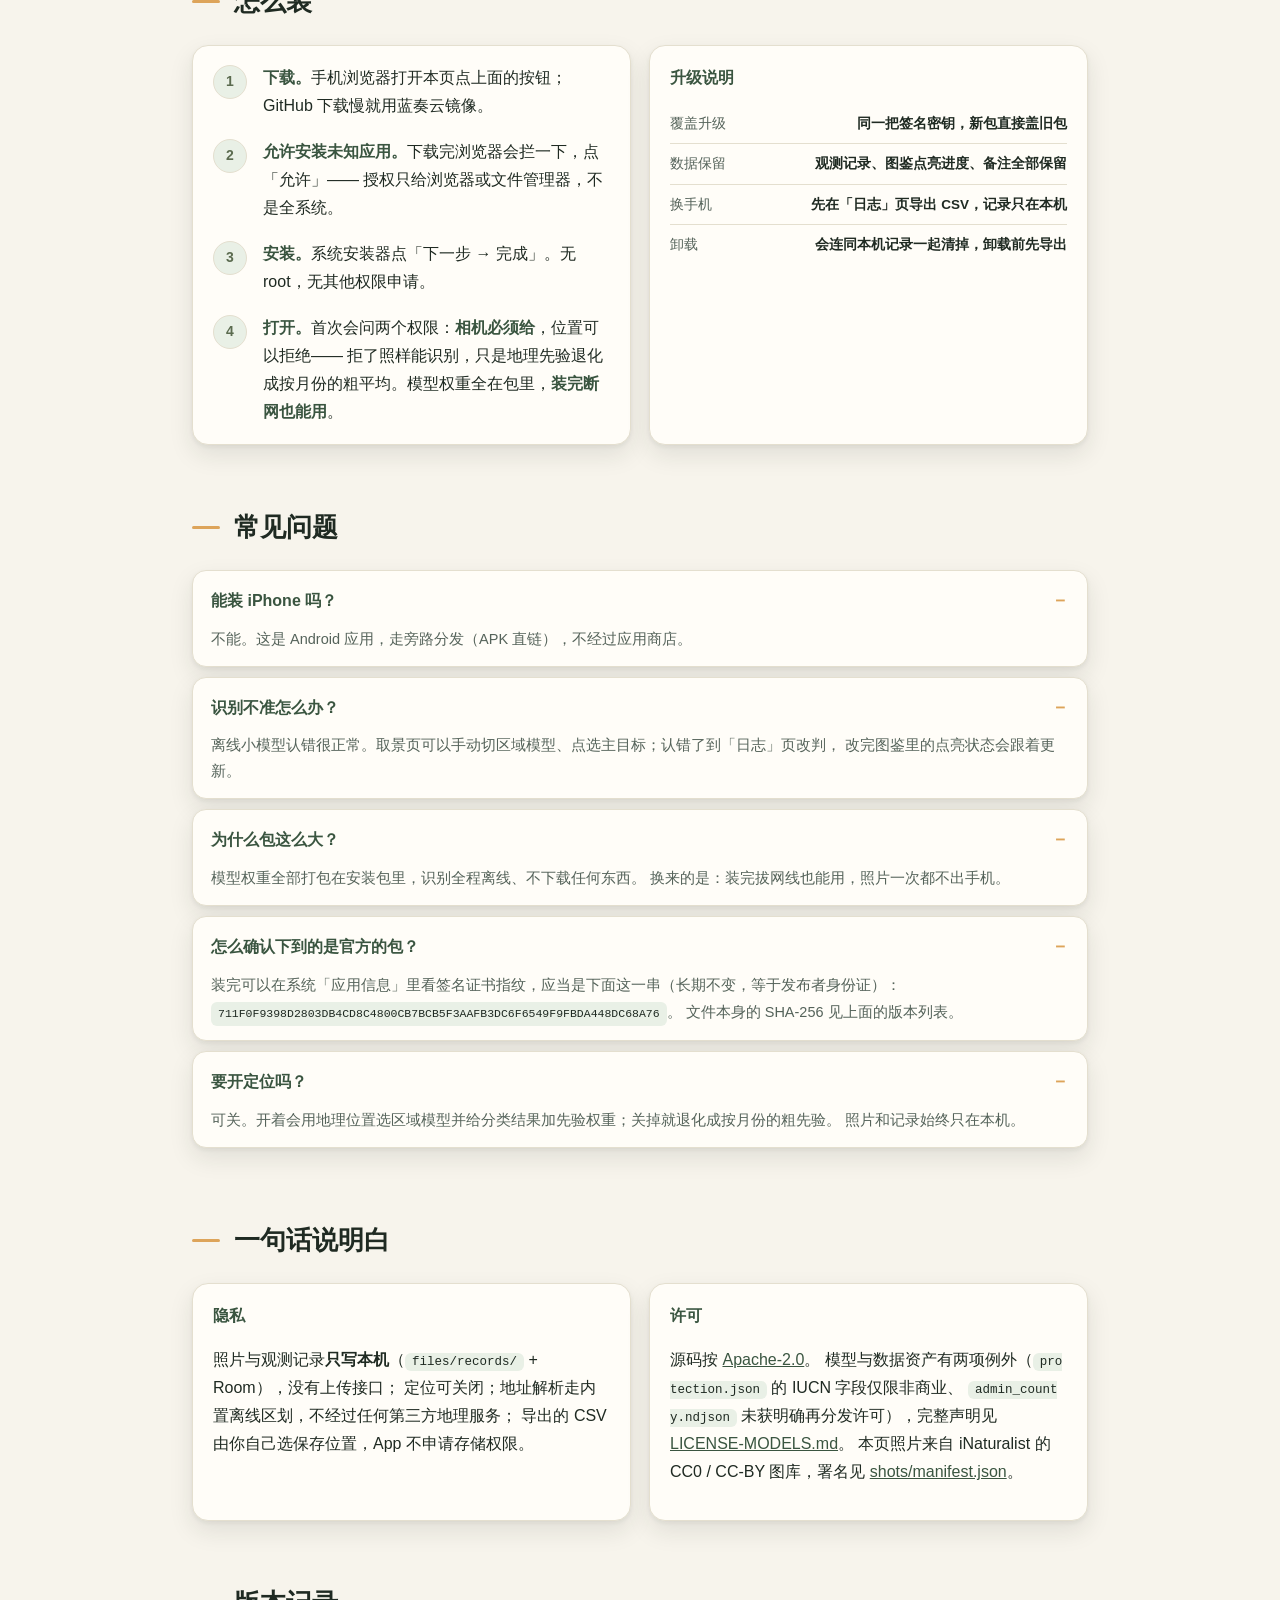
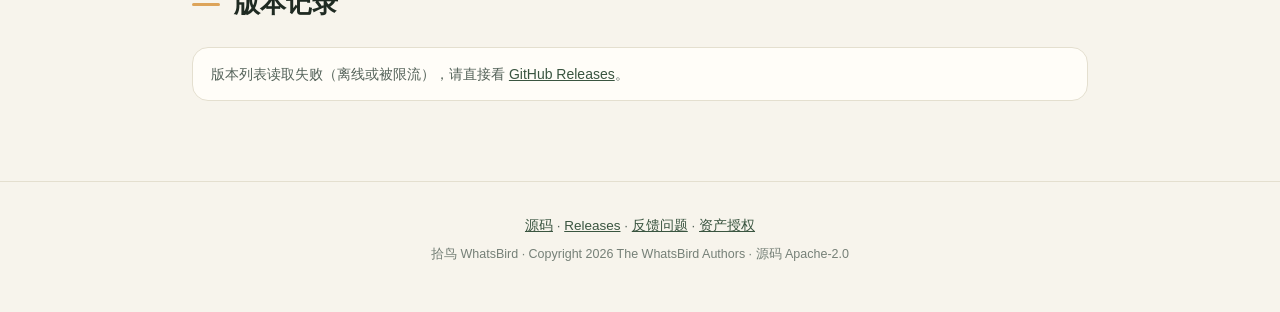
==== commit f158b086: "六宫格统一；下载提示改为双渠道说明；蓝奏云镜像上线" ====
--- a/site/index.html
+++ b/site/index.html
@@ -52,16 +52,20 @@
         <a id="dlMirror" class="btn-mirror" aria-disabled="true" data-href="">镜像下载 · 蓝奏云<span>地址待填</span></a>
         <a class="btn-ghost" href="https://github.com/kidnappe/WhatsBird/releases/latest">全部版本 ↗</a>
       </div>
-      <p class="cta-hint">直链 GitHub Release 资产；<span id="dlState">正在核对最新版…</span></p>
-
-      <dl class="meta">
-        <div><dt>版本</dt><dd id="mVer">v1.0</dd></div>
-        <div><dt>体积</dt><dd id="mSize">—</dd></div>
-        <div><dt>系统</dt><dd>Android 8.0+</dd></div>
-        <div><dt>架构</dt><dd>arm64-v8a</dd></div>
-        <div><dt>root</dt><dd>不需要</dd></div>
-        <div><dt>发布时间</dt><dd id="mDate">—</dd></div>
-      </dl>
+      <p class="cta-hint">
+        <a href="https://github.com/kidnappe/WhatsBird/releases/latest">GitHub 直链</a>：版本永远最新，缺点是国内速度不稳；
+        <a id="mirrorLink" href="https://zhouxuan.lanzoue.com/b0j1szfsh" target="_blank" rel="noopener">蓝奏云镜像</a>：国内直连快，
+        但更新要等同步，通常几分钟到一天。
+      </p>
+
+      <div class="meta" aria-label="版本信息">
+        <div><b id="mVer">v1.0</b><span>版本</span></div>
+        <div><b id="mSize">—</b><span>体积</span></div>
+        <div><b>Android 8.0+</b><span>系统</span></div>
+        <div><b>arm64-v8a</b><span>架构</span></div>
+        <div><b>不需要</b><span>root</span></div>
+        <div><b id="mDate">—</b><span>发布时间</span></div>
+      </div>
     </div>
   </section>
 
@@ -234,7 +238,8 @@
   var REDUCE = window.matchMedia && window.matchMedia("(prefers-reduced-motion: reduce)").matches;
 
   /* 蓝奏云镜像地址：拿到分享链接后，填进这一行就行，页面上的镜像按钮会自动启用 */
-  var MIRROR_URL = "";
+  /* 蓝奏云提取码：9c6p */
+  var MIRROR_URL = "https://zhouxuan.lanzoue.com/b0j1szfsh";
 
   function mb(b) { return (b / 1048576).toFixed(1) + " MB"; }
   function ymd(iso) { var d = new Date(iso); return isNaN(d) ? "—" : d.toISOString().slice(0, 10); }
--- a/site/style.css
+++ b/site/style.css
@@ -127,20 +127,22 @@
 .btn-ghost { color: var(--moss); text-decoration: none; font-weight: 600; padding: 14px 8px; border-bottom: 2px solid var(--amber); }
 .cta-hint { color: var(--ink-soft); font-size: 13.5px; margin: 14px 0 0; }
 
-/* ---------- 规格条：恒定六格，手机 3×2 ---------- */
-.specbar {
+/* ---------- 六宫格：版本信息 + 规格条，同一套格子 ---------- */
+.meta, .specbar {
   display: grid; grid-template-columns: repeat(6, 1fr);
-  gap: 1px; margin: 40px 0 0; background: var(--line);
+  gap: 1px; background: var(--line);
   border: 1px solid var(--line); border-radius: 16px; overflow: hidden;
 }
-.specbar > div { background: var(--card); padding: 14px 10px; text-align: center; }
-.specbar b { display: block; font-size: 24px; font-weight: 800; color: var(--moss); line-height: 1.3; }
-.specbar span { font-size: 12.5px; color: var(--ink-soft); }
+.meta { margin: 26px 0 0; }
+.specbar { margin: 40px 0 0; }
+.meta > div, .specbar > div { background: var(--card); padding: 14px 10px; text-align: center; }
+.meta b, .specbar b { display: block; font-size: 18px; font-weight: 800; color: var(--moss); line-height: 1.35; }
+.meta span, .specbar span { font-size: 12.5px; color: var(--ink-soft); }
 @media (max-width: 760px) {
-  .specbar { grid-template-columns: repeat(3, 1fr); }
-  .specbar > div { padding: 12px 6px; }
-  .specbar b { font-size: 21px; }
-  .specbar span { font-size: 11.5px; }
+  .meta, .specbar { grid-template-columns: repeat(3, 1fr); }
+  .meta > div, .specbar > div { padding: 12px 6px; }
+  .meta b, .specbar b { font-size: 16px; }
+  .meta span, .specbar span { font-size: 11.5px; }
 }
 
 /* ---------- 通用卡 / 两栏 ---------- */
@@ -215,15 +217,6 @@
   border-left: 3px solid var(--line); padding-left: 14px; margin: 14px 0 0;
 }
 
-.meta {
-  display: grid; grid-template-columns: repeat(auto-fit, minmax(128px, 1fr));
-  gap: 1px; margin: 30px 0 0; padding: 0;
-  background: var(--line); border: 1px solid var(--line); border-radius: 16px; overflow: hidden;
-}
-.meta > div { background: var(--card); padding: 13px 15px; }
-.meta dt { font-size: 12px; letter-spacing: .1em; color: var(--ink-soft); }
-.meta dd { margin: 2px 0 0; font-weight: 700; font-size: 15px; }
-
 .note {
   margin-top: 20px; padding: 12px 16px; font-size: 14px; color: var(--ink-soft);
   background: var(--sage); border-left: 3px solid var(--amber); border-radius: 0 12px 12px 0;
@@ -353,10 +346,6 @@
 
   .btn-primary { width: 100%; justify-content: center; font-size: 17px; padding: 16px 20px; }
   .btn-ghost { width: 100%; text-align: center; border-bottom: 0; padding: 10px 0; }
-
-  .meta { grid-template-columns: repeat(2, 1fr); }
-  .meta > div { padding: 11px 13px; }
-
   /* 宽度由上面「触屏手机」那段按屏幕高度算，这里不再覆盖 */
   .ph-wrap { border-radius: 16px; }
   .carousel .slide figcaption { font-size: 14px; line-height: 1.75; padding: 0 4px; }
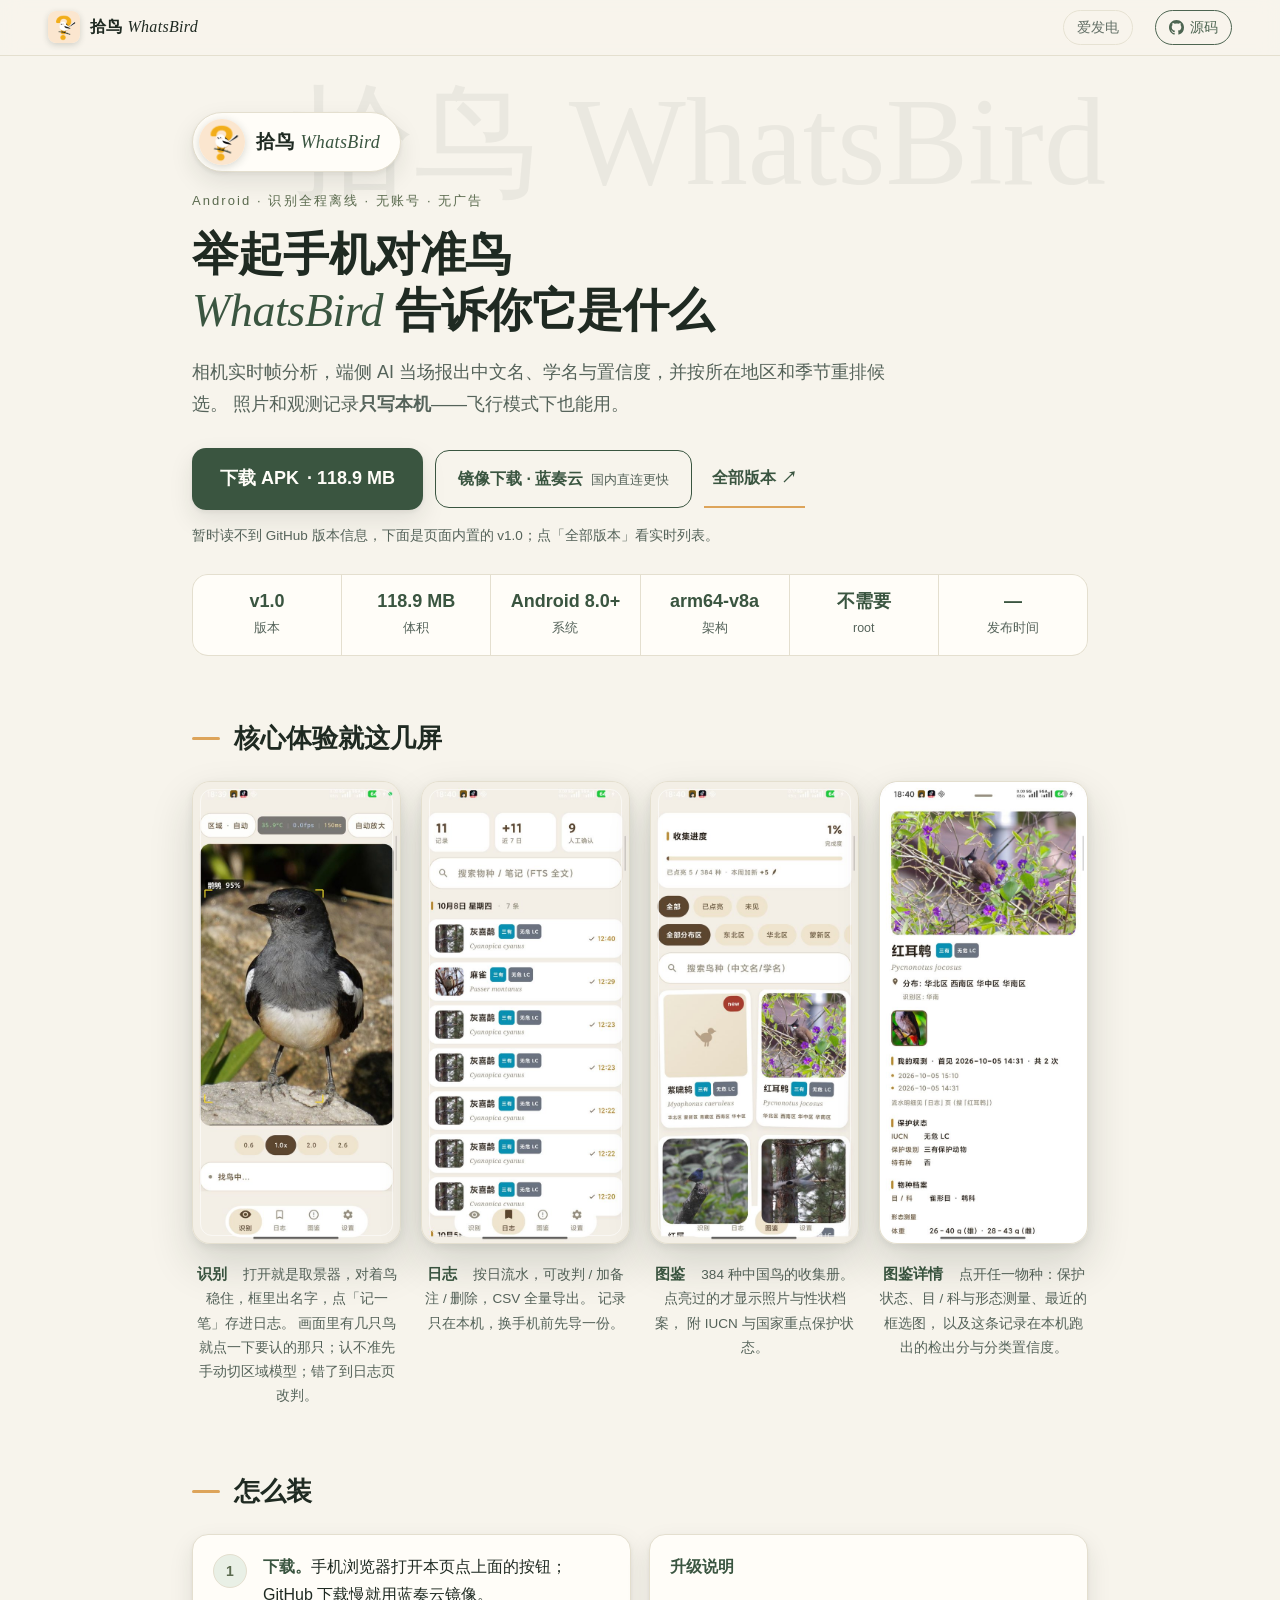
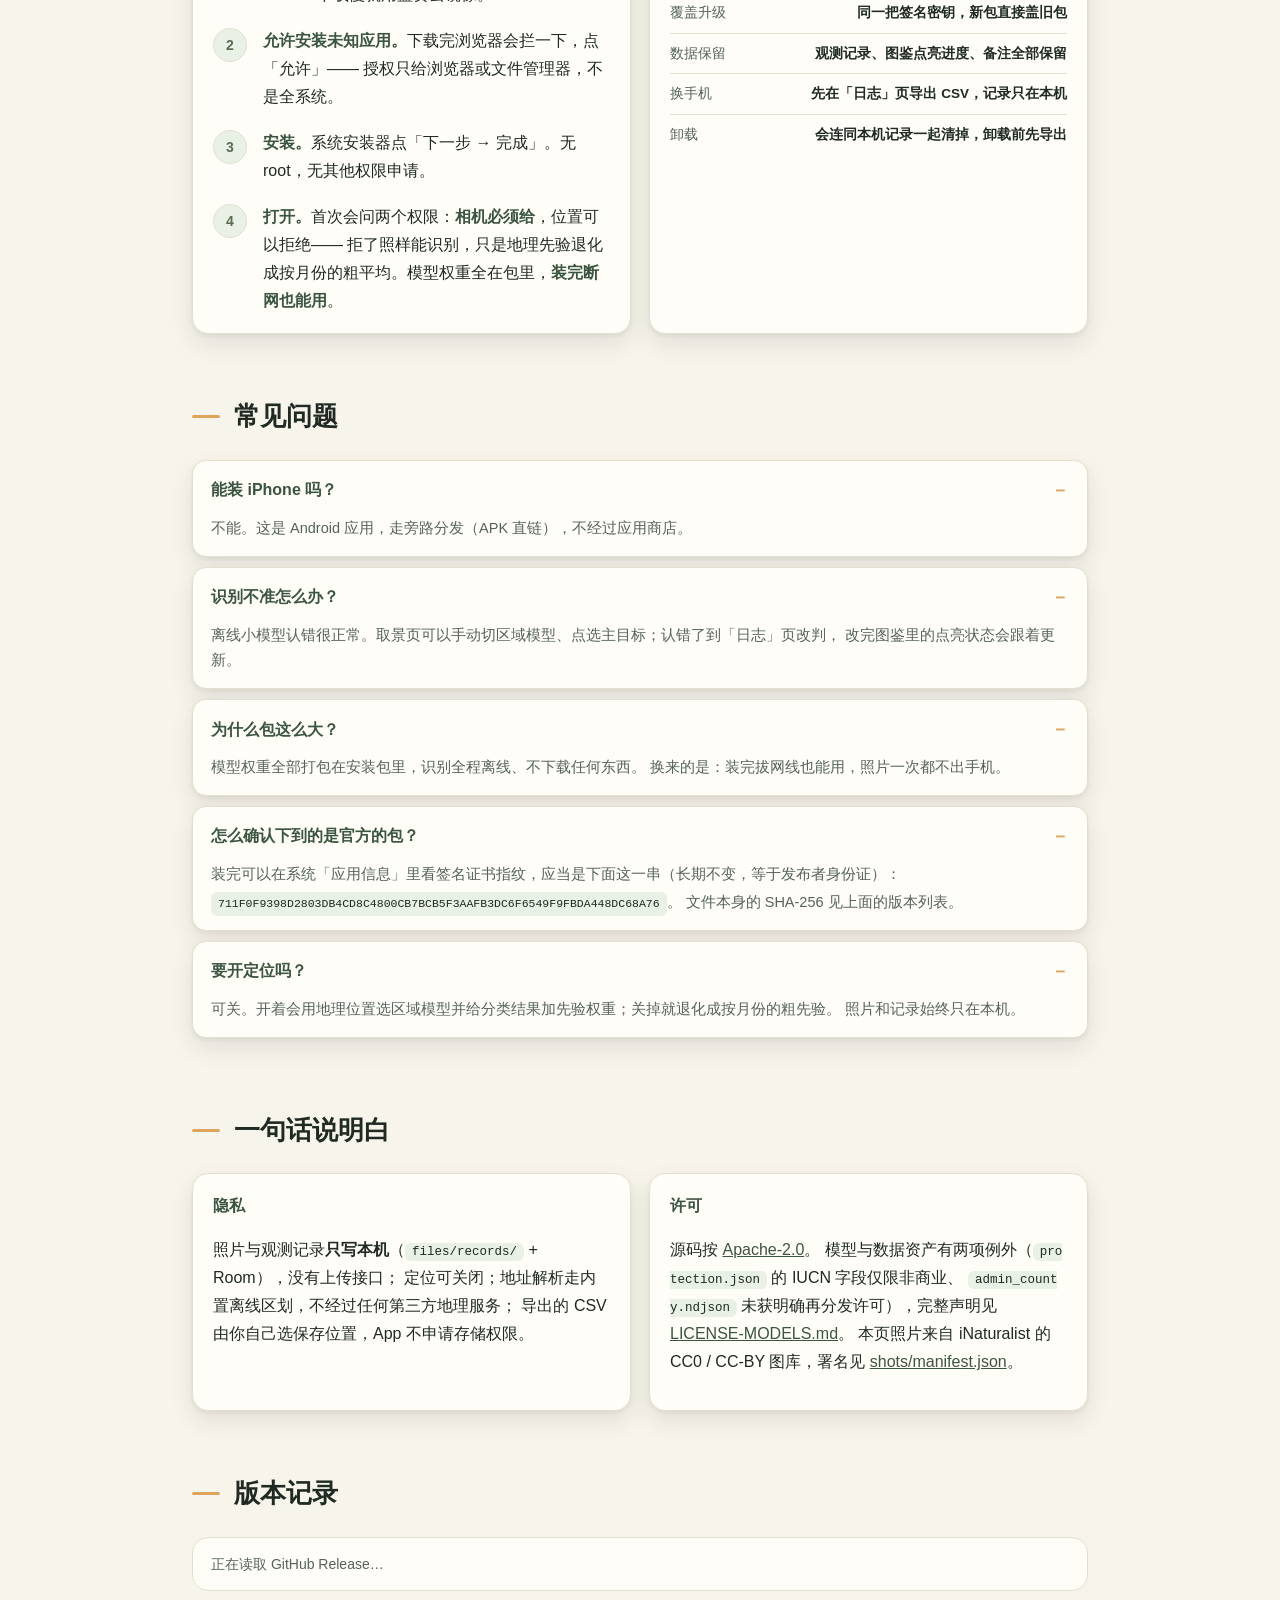
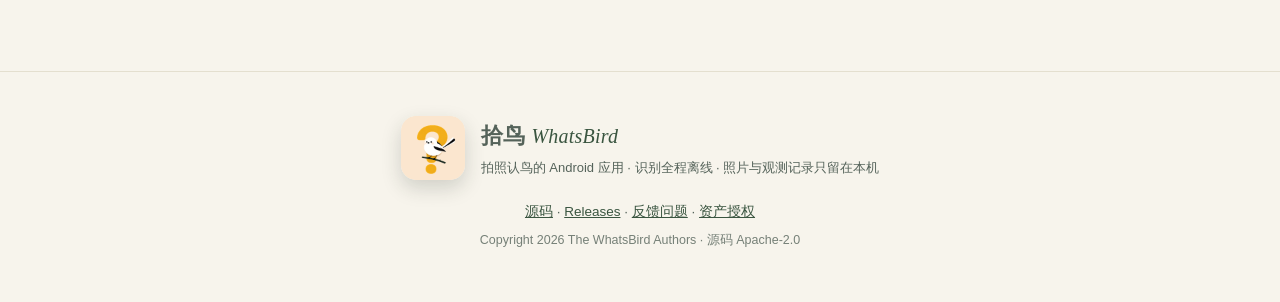
==== commit a0837eba: "缓存兜底、顶栏图标与爱发电、品牌强化、桌面端动效" ====
--- a/site/index.html
+++ b/site/index.html
@@ -29,7 +29,11 @@
     <span>拾鸟 <i class="sci">WhatsBird</i></span>
   </a>
   <nav>
-    <a class="ghost" href="https://github.com/kidnappe/WhatsBird">源码 ↗</a>
+    <a class="ghost afdian" href="https://afdian.com/a/zhouxuano6?utm_source=copylink&utm_medium=link" target="_blank" rel="noopener">爱发电</a>
+    <a class="ghost" href="https://github.com/kidnappe/WhatsBird">
+      <svg class="gh" viewBox="0 0 16 16" aria-hidden="true" focusable="false"><path fill="currentColor" d="M8 0C3.58 0 0 3.58 0 8c0 3.54 2.29 6.53 5.47 7.59.4.07.55-.17.55-.38 0-.19-.01-.82-.01-1.49-2.01.37-2.53-.49-2.69-.94-.09-.23-.48-.94-.82-1.13-.28-.15-.68-.52-.01-.53.63-.01 1.08.58 1.23.82.72 1.21 1.87.87 2.33.66.07-.52.28-.87.51-1.07-1.78-.2-3.64-.89-3.64-3.95 0-.87.31-1.59.82-2.15-.08-.2-.36-1.02.08-2.12 0 0 .67-.21 2.2.82a7.42 7.42 0 0 1 2-.27c.68 0 1.36.09 2 .27 1.53-1.04 2.2-.82 2.2-.82.44 1.1.16 1.92.08 2.12.51.56.82 1.27.82 2.15 0 3.07-1.87 3.75-3.65 3.95.29.25.54.73.54 1.48 0 1.07-.01 1.93-.01 2.2 0 .21.15.46.55.38A8.01 8.01 0 0 0 16 8c0-4.42-3.58-8-8-8Z"/></svg>
+      源码
+    </a>
   </nav>
 </header>
 
@@ -38,6 +42,10 @@
   <!-- ============ 首屏 ============ -->
   <section class="hero">
     <div class="hero-text">
+      <div class="hero-brand">
+        <img src="icon-192.png" alt="" width="46" height="46">
+        <span>拾鸟 <i class="sci">WhatsBird</i></span>
+      </div>
       <p class="eyebrow">Android · 识别全程离线 · 无账号 · 无广告</p>
       <h1>举起手机对准鸟<br><span class="sci">WhatsBird</span> 告诉你它是什么</h1>
       <p class="lede">
@@ -52,11 +60,7 @@
         <a id="dlMirror" class="btn-mirror" aria-disabled="true" data-href="">镜像下载 · 蓝奏云<span>地址待填</span></a>
         <a class="btn-ghost" href="https://github.com/kidnappe/WhatsBird/releases/latest">全部版本 ↗</a>
       </div>
-      <p class="cta-hint">
-        <a href="https://github.com/kidnappe/WhatsBird/releases/latest">GitHub 直链</a>：版本永远最新，缺点是国内速度不稳；
-        <a id="mirrorLink" href="https://zhouxuan.lanzoue.com/b0j1szfsh" target="_blank" rel="noopener">蓝奏云镜像</a>：国内直连快，
-        但更新要等同步，通常几分钟到一天。
-      </p>
+      <p class="cta-hint" id="dlHint">正在核对 GitHub 上的最新版本…</p>
 
       <div class="meta" aria-label="版本信息">
         <div><b id="mVer">v1.0</b><span>版本</span></div>
@@ -67,16 +71,6 @@
         <div><b id="mDate">—</b><span>发布时间</span></div>
       </div>
     </div>
-  </section>
-
-  <!-- ============ 规格条 ============ -->
-  <section class="specbar" aria-label="规格">
-    <div><b>384</b><span>种图鉴</span></div>
-    <div><b>6</b><span>套区域模型</span></div>
-    <div><b>4 步</b><span>推理链路</span></div>
-    <div><b>0</b><span>账号 / 上传</span></div>
-    <div><b>0</b><span>广告 / 推送</span></div>
-    <div><b>离线</b><span>全程可用</span></div>
   </section>
 
   <!-- ============ 核心体验 ============ -->
@@ -216,13 +210,20 @@
 </main>
 
 <footer>
+  <div class="brand-lock">
+    <img src="icon-192.png" alt="拾鸟 WhatsBird 图标" width="64" height="64">
+    <div class="brand-txt">
+      <strong>拾鸟 <i class="sci">WhatsBird</i></strong>
+      <span>拍照认鸟的 Android 应用 · 识别全程离线 · 照片与观测记录只留在本机</span>
+    </div>
+  </div>
   <p>
     <a href="https://github.com/kidnappe/WhatsBird">源码</a> ·
     <a href="https://github.com/kidnappe/WhatsBird/releases">Releases</a> ·
     <a href="https://github.com/kidnappe/WhatsBird/issues">反馈问题</a> ·
     <a href="https://github.com/kidnappe/WhatsBird/blob/main/LICENSE-MODELS.md">资产授权</a>
   </p>
-  <p class="fine">拾鸟 WhatsBird · Copyright 2026 The WhatsBird Authors · 源码 Apache-2.0</p>
+  <p class="fine">Copyright 2026 The WhatsBird Authors · 源码 Apache-2.0</p>
 </footer>
 
 <dialog id="lightbox">
@@ -243,6 +244,96 @@
 
   function mb(b) { return (b / 1048576).toFixed(1) + " MB"; }
   function ymd(iso) { var d = new Date(iso); return isNaN(d) ? "—" : d.toISOString().slice(0, 10); }
+
+  /* ---------- 缓存：网络读不到时，沿用上次成功读到的那份 ---------- */
+  var CACHE = "whatsbird:rel:v1";
+  function cacheRead() {
+    try { return JSON.parse(window.localStorage.getItem(CACHE) || "null"); }
+    catch (e) { return null; }
+  }
+  function cacheWrite(rel, list) {
+    try { window.localStorage.setItem(CACHE, JSON.stringify({ rel: rel, list: list || null, at: Date.now() })); }
+    catch (e) { /* 隐私模式 / file:// 下写不了就算了，页面照常退回内置值 */ }
+  }
+
+  function paintRel(r, fromCache) {
+    var apk = (r.assets || []).filter(function (a) { return /\.apk$/i.test(a.name); })[0];
+    if (!apk) { return false; }
+    var btn = document.getElementById("dlBtn");
+    btn.href = apk.browser_download_url;
+    btn.firstChild.nodeValue = "下载 " + r.tag_name + " APK";
+    document.getElementById("dlSize").textContent = "· " + mb(apk.size);
+    document.getElementById("mVer").textContent = r.tag_name;
+    document.getElementById("mSize").textContent = mb(apk.size);
+    document.getElementById("mDate").textContent = ymd(r.published_at);
+    document.getElementById("dlHint").innerHTML = fromCache
+      ? "网络暂时读不到，先用上次记录的 " + r.tag_name + "（" + ymd(r.published_at) + "）。"
+      : "GitHub 直链：版本永远最新，缺点是国内速度不稳；" +
+        '<a id="mirrorLink" href="' + MIRROR_URL + '" target="_blank" rel="noopener">蓝奏云镜像</a>：国内直连快，但更新要等同步。';
+    return true;
+  }
+
+  function paintList(list) {
+    var box = document.getElementById("relList");
+    if (!box || !list || !list.length) { return false; }
+    var items = list.filter(function (r) { return !r.draft; }).slice(0, 6);
+    box.innerHTML = "";
+    items.forEach(function (r) {
+      var apk = (r.assets || []).filter(function (a) { return /\.apk$/i.test(a.name); })[0];
+      var row = document.createElement("div");
+      row.className = "rel-row";
+      var left = document.createElement("div");
+      var tag = document.createElement("strong");
+      tag.textContent = r.name || r.tag_name;
+      var meta = document.createElement("span");
+      meta.className = "rel-meta";
+      meta.textContent = ymd(r.published_at) +
+        (apk ? " · " + mb(apk.size) + " · 下载 " + apk.download_count + " 次" : " · 无安装包");
+      if (apk && apk.digest) {
+        var dg = document.createElement("code");
+        dg.className = "fp";
+        dg.textContent = apk.digest.replace(/^sha256:/, "");
+        meta.appendChild(document.createElement("br"));
+        meta.appendChild(dg);
+      }
+      left.appendChild(tag);
+      left.appendChild(meta);
+      row.appendChild(left);
+      if (apk) {
+        var a = document.createElement("a");
+        a.href = apk.browser_download_url;
+        a.textContent = "下载";
+        a.className = "rel-dl";
+        row.appendChild(a);
+      }
+      box.appendChild(row);
+    });
+    return true;
+  }
+
+  /* 1) 先用缓存铺一遍（网络再慢也不闪空），2) 再用网络结果覆盖 */
+  var cached = cacheRead();
+  if (cached) {
+    paintRel(cached.rel, true);
+    paintList(cached.list);
+  }
+
+  fetch(API, { cache: "no-store" })
+    .then(function (r) { return r.ok ? r.json() : Promise.reject(r.status); })
+    .then(function (rel) {
+      if (!paintRel(rel, false)) { throw new Error("no apk asset"); }
+      fetch(LIST, { cache: "no-store" })
+        .then(function (r) { return r.ok ? r.json() : Promise.reject(r.status); })
+        .then(function (list) { paintList(list); cacheWrite(rel, list); })
+        .catch(function () { cacheWrite(rel, null); });
+    })
+    .catch(function () {
+      if (cached) { return; }              // 已经用缓存铺过了
+      document.getElementById("dlHint").textContent =
+        "暂时读不到 GitHub 版本信息，下面是页面内置的 v1.0；点「全部版本」看实时列表。";
+      var s = document.getElementById("dlSize"); if (s) { s.textContent = "· 118.9 MB"; }
+      var m = document.getElementById("mSize"); if (m) { m.textContent = "118.9 MB"; }
+    });
 
   /* ---------- 镜像按钮 ---------- */
   (function () {
@@ -253,76 +344,6 @@
       el.querySelector("span").textContent = "国内直连更快";
     }
   })();
-
-  /* ---------- 版本信息：运行时取最新 release，取不到退回页面内置值 ---------- */
-  fetch(API, { cache: "no-store" })
-    .then(function (r) { return r.ok ? r.json() : Promise.reject(r.status); })
-    .then(function (rel) {
-      var apk = (rel.assets || []).filter(function (a) { return /\.apk$/i.test(a.name); })[0];
-      if (!apk) { throw new Error("no apk asset"); }
-      var btn = document.getElementById("dlBtn");
-      btn.href = apk.browser_download_url;
-      btn.firstChild.nodeValue = "下载 " + rel.tag_name + " APK";
-      document.getElementById("dlSize").textContent = "· " + mb(apk.size);
-      document.getElementById("mVer").textContent = rel.tag_name;
-      document.getElementById("mSize").textContent = mb(apk.size);
-      document.getElementById("mDate").textContent = ymd(rel.published_at);
-      document.getElementById("dlState").textContent =
-        "已核对最新版本 " + rel.tag_name + "（" + ymd(rel.published_at) + "）";
-    })
-    .catch(function () {
-      document.getElementById("dlState").textContent = "当前显示的是页面内置的 v1.0；点「全部版本」看实时列表";
-      var s = document.getElementById("dlSize"); if (s) { s.textContent = "· 118.9 MB"; }
-      var m = document.getElementById("mSize"); if (m) { m.textContent = "118.9 MB"; }
-    });
-
-  /* ---------- 版本记录 ---------- */
-  fetch(LIST, { cache: "no-store" })
-    .then(function (r) { return r.ok ? r.json() : Promise.reject(r.status); })
-    .then(function (list) {
-      var box = document.getElementById("relList");
-      if (!box) { return; }
-      var items = (list || []).filter(function (r) { return !r.draft; }).slice(0, 6);
-      if (!items.length) { return; }
-      box.innerHTML = "";
-      items.forEach(function (r) {
-        var apk = (r.assets || []).filter(function (a) { return /\.apk$/i.test(a.name); })[0];
-        var row = document.createElement("div");
-        row.className = "rel-row";
-        var left = document.createElement("div");
-        var tag = document.createElement("strong");
-        tag.textContent = r.name || r.tag_name;
-        var meta = document.createElement("span");
-        meta.className = "rel-meta";
-        meta.textContent = ymd(r.published_at) +
-          (apk ? " · " + mb(apk.size) + " · 下载 " + apk.download_count + " 次" : " · 无安装包");
-        if (apk && apk.digest) {
-          var dg = document.createElement("code");
-          dg.className = "fp";
-          dg.textContent = apk.digest.replace(/^sha256:/, "");
-          meta.appendChild(document.createElement("br"));
-          meta.appendChild(dg);
-        }
-        left.appendChild(tag);
-        left.appendChild(meta);
-        row.appendChild(left);
-        if (apk) {
-          var a = document.createElement("a");
-          a.href = apk.browser_download_url;
-          a.textContent = "下载";
-          a.className = "rel-dl";
-          row.appendChild(a);
-        }
-        box.appendChild(row);
-      });
-    })
-    .catch(function () {
-      var box = document.getElementById("relList");
-      if (box) {
-        box.innerHTML = '<p class="aside">版本列表读取失败（离线或被限流），' +
-          '请直接看 <a href="' + LIST + '">GitHub Releases</a>。</p>';
-      }
-    });
 
   /* ---------- 图片加载效果：纸感骨架 + 淡入 ---------- */
   function markLoaded(img) {
--- a/site/style.css
+++ b/site/style.css
@@ -87,9 +87,14 @@
 .topbar nav a { color: var(--ink-soft); text-decoration: none; }
 .topbar nav a:hover { color: var(--moss); }
 .topbar nav .ghost {
+  display: inline-flex; align-items: center; gap: 6px; text-decoration: none;
   color: var(--moss); border: 1px solid var(--moss); border-radius: 999px;
-  padding: 3px 12px; opacity: .85;
-}
+  padding: 4px 13px; opacity: .9;
+}
+.topbar nav .ghost:hover { background: var(--sage); opacity: 1; }
+.topbar nav .ghost .gh { width: 15px; height: 15px; flex: none; }
+.topbar nav .afdian { border-color: var(--line); color: var(--ink-soft); }
+.topbar nav .afdian:hover { color: var(--moss); }
 
 /* ---------- 版心 ---------- */
 main { max-width: 960px; margin: 0 auto; padding: 0 clamp(16px, 5vw, 32px) 72px; }
@@ -98,7 +103,30 @@
 h2 .rule { display: inline-block; width: 28px; height: 3px; background: var(--amber); border-radius: 2px; flex: none; }
 
 /* ---------- Hero ---------- */
-.hero { padding-top: clamp(28px, 6vw, 64px); }
+.hero { padding-top: clamp(24px, 5vw, 56px); position: relative; }
+/* 纸面压印：品牌字样淡淡印在纸底上 */
+.hero::before {
+  content: "拾鸟 WhatsBird";
+  position: absolute; top: clamp(4px, 2vw, 32px); right: -2%;
+  font-family: Georgia, "Songti SC", "Noto Serif SC", serif;
+  font-size: clamp(52px, 10vw, 124px); line-height: 1;
+  color: var(--ink); opacity: .055; white-space: nowrap;
+  pointer-events: none; user-select: none; z-index: 0;
+}
+.hero-text { position: relative; z-index: 1; }
+
+.hero-brand {
+  display: inline-flex; align-items: center; gap: 11px;
+  background: var(--card); border: 1px solid var(--line);
+  border-radius: 999px; padding: 6px 20px 6px 6px; margin-bottom: 18px;
+  box-shadow: var(--shadow);
+}
+.hero-brand img {
+  width: 46px; height: 46px; border-radius: 50%; flex: none;
+  box-shadow: 0 2px 8px rgba(31, 42, 34, .18);
+}
+.hero-brand span { font-size: 19px; font-weight: 800; letter-spacing: .02em; }
+.hero-brand span .sci { color: var(--moss); font-size: 18px; }
 
 .eyebrow { margin: 0 0 14px; font-size: 13px; letter-spacing: .16em; color: var(--olive); }
 h1 { font-size: clamp(29px, 5.4vw, 46px); line-height: 1.22; margin: 0 0 18px; letter-spacing: -.01em; }
@@ -127,22 +155,21 @@
 .btn-ghost { color: var(--moss); text-decoration: none; font-weight: 600; padding: 14px 8px; border-bottom: 2px solid var(--amber); }
 .cta-hint { color: var(--ink-soft); font-size: 13.5px; margin: 14px 0 0; }
 
-/* ---------- 六宫格：版本信息 + 规格条，同一套格子 ---------- */
-.meta, .specbar {
+/* ---------- 版本信息六宫格 ---------- */
+.meta {
   display: grid; grid-template-columns: repeat(6, 1fr);
   gap: 1px; background: var(--line);
   border: 1px solid var(--line); border-radius: 16px; overflow: hidden;
 }
 .meta { margin: 26px 0 0; }
-.specbar { margin: 40px 0 0; }
-.meta > div, .specbar > div { background: var(--card); padding: 14px 10px; text-align: center; }
-.meta b, .specbar b { display: block; font-size: 18px; font-weight: 800; color: var(--moss); line-height: 1.35; }
-.meta span, .specbar span { font-size: 12.5px; color: var(--ink-soft); }
+.meta > div { background: var(--card); padding: 14px 10px; text-align: center; }
+.meta b { display: block; font-size: 18px; font-weight: 800; color: var(--moss); line-height: 1.35; }
+.meta span { font-size: 12.5px; color: var(--ink-soft); }
 @media (max-width: 760px) {
-  .meta, .specbar { grid-template-columns: repeat(3, 1fr); }
-  .meta > div, .specbar > div { padding: 12px 6px; }
-  .meta b, .specbar b { font-size: 16px; }
-  .meta span, .specbar span { font-size: 11.5px; }
+  .meta { grid-template-columns: repeat(3, 1fr); }
+  .meta > div { padding: 12px 6px; }
+  .meta b { font-size: 16px; }
+  .meta span { font-size: 11.5px; }
 }
 
 /* ---------- 通用卡 / 两栏 ---------- */
@@ -204,9 +231,53 @@
 }
 code.fp { display: inline-block; margin-top: 4px; font-size: 11.5px; }
 
+/* 桌面端：截图加白框描边 + 轻微浮动（手机端不做，避免干扰滑动） */
+@media (hover: hover) and (pointer: fine) {
+  .carousel .ph-wrap {
+    border: 1px solid var(--line);
+    box-shadow: 0 20px 44px rgba(31, 42, 34, .16), 0 3px 8px rgba(31, 42, 34, .08);
+    transition: transform .35s cubic-bezier(.22, .61, .36, 1), box-shadow .35s ease;
+  }
+  /* 拍立得白框里的细描边 */
+  .carousel .ph-wrap::after {
+    content: ""; position: absolute; inset: 7px; border-radius: 12px;
+    border: 1px solid rgba(255, 255, 255, .55); pointer-events: none; z-index: 2;
+  }
+  @media (prefers-color-scheme: dark) {
+    .carousel .ph-wrap::after { border-color: rgba(255, 255, 255, .14); }
+  }
+  .carousel .ph-wrap > img {
+    animation: floaty 7.5s ease-in-out infinite;
+    transform-origin: 50% 60%;
+  }
+  .carousel .slide:nth-child(2) .ph-wrap > img { animation-delay: -1.9s; }
+  .carousel .slide:nth-child(3) .ph-wrap > img { animation-delay: -3.8s; }
+  .carousel .slide:nth-child(4) .ph-wrap > img { animation-delay: -5.7s; }
+  .carousel .slide:hover .ph-wrap {
+    transform: translateY(-10px);
+    box-shadow: 0 30px 64px rgba(31, 42, 34, .22), 0 4px 10px rgba(31, 42, 34, .10);
+  }
+}
+@keyframes floaty {
+  0%, 100% { transform: translateY(0) scale(1); }
+  50% { transform: translateY(-7px) scale(1.015); }
+}
+
 /* ---------- 页脚 ---------- */
+.brand-lock {
+  display: flex; align-items: center; justify-content: center; gap: 16px;
+  margin: 4px auto 20px; text-align: left; max-width: 560px;
+}
+.brand-lock img {
+  width: 64px; height: 64px; border-radius: 15px; flex: none;
+  box-shadow: 0 8px 20px rgba(31, 42, 34, .18);
+}
+.brand-txt strong { display: block; font-size: 22px; letter-spacing: .01em; }
+.brand-txt strong .sci { color: var(--moss); font-size: 20px; }
+.brand-txt span { display: block; font-size: 13px; color: var(--ink-soft); line-height: 1.6; margin-top: 2px; }
+
 footer {
-  border-top: 1px solid var(--line); padding: 26px clamp(16px, 5vw, 48px) 40px;
+  border-top: 1px solid var(--line); padding: 40px clamp(16px, 5vw, 48px) 44px;
   text-align: center; color: var(--ink-soft); font-size: 13.5px;
 }
 footer p { margin: 6px 0; }
@@ -357,5 +428,6 @@
   html { scroll-behavior: auto; }
   .carousel .track { transition: none; }
   .ph-wrap::before { animation: none; }
+  .carousel .ph-wrap > img { animation: none; }
   .btn-primary:hover, .nav-arrow:hover { transform: none; }
 }
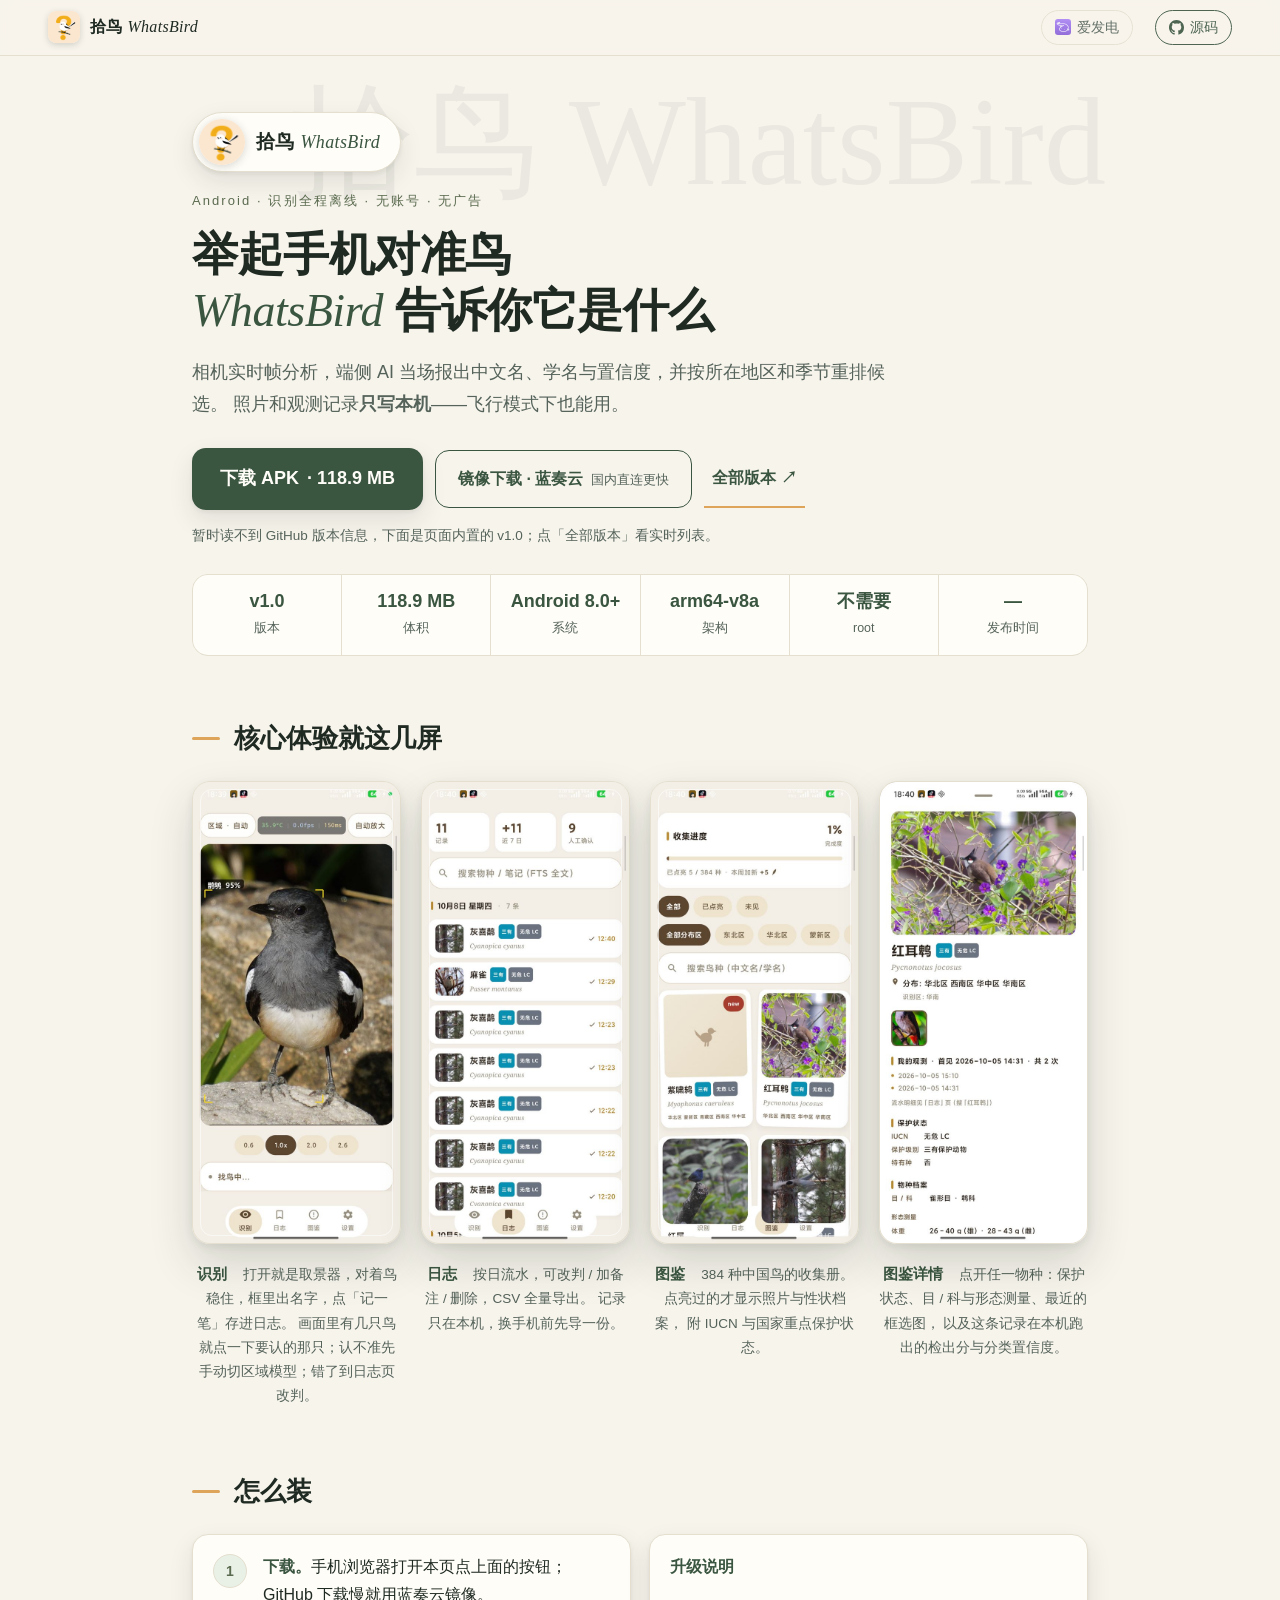
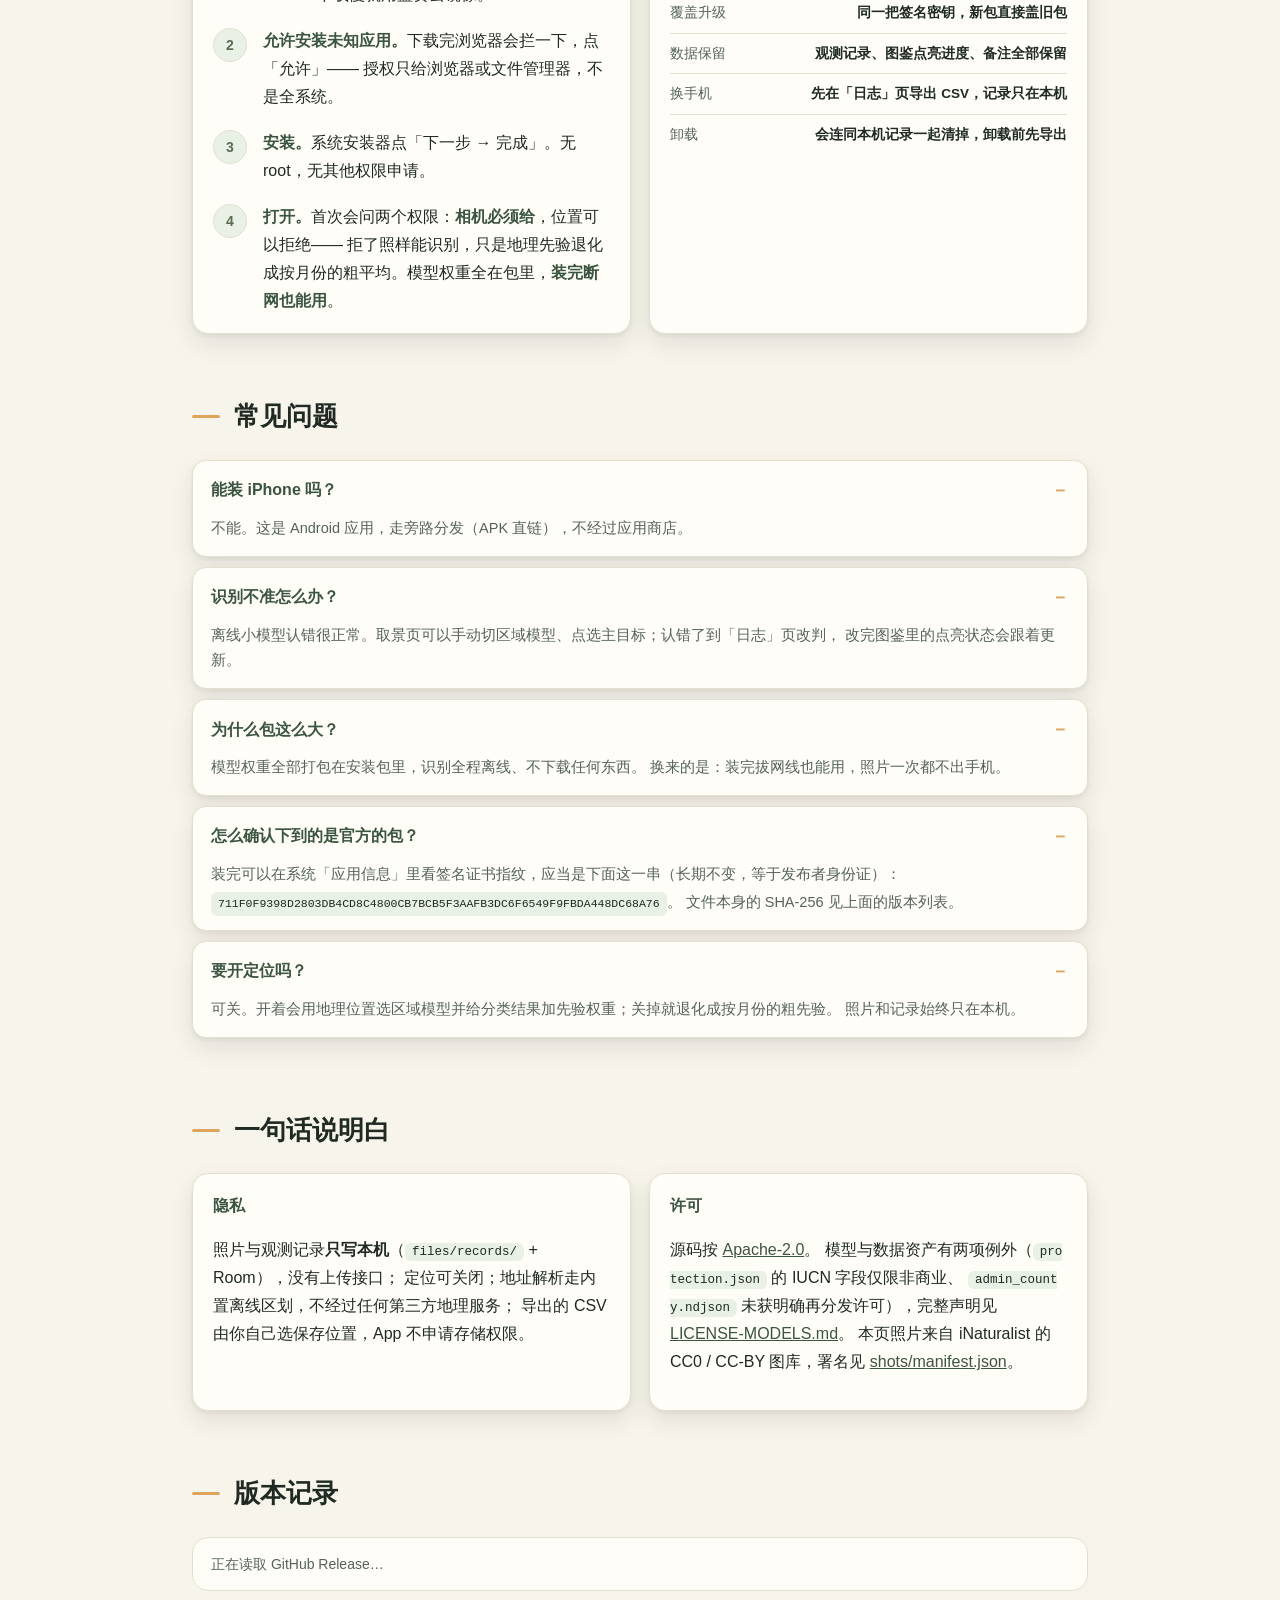
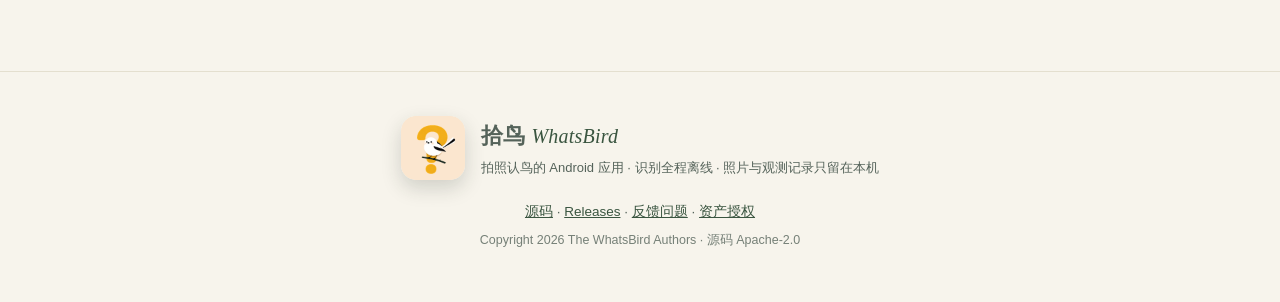
==== commit 3d3bf695: "标题简化 + 爱发电官方图标" ====
--- a/site/index.html
+++ b/site/index.html
@@ -3,7 +3,7 @@
 <head>
 <meta charset="utf-8">
 <meta name="viewport" content="width=device-width, initial-scale=1, maximum-scale=1, minimum-scale=1, user-scalable=no, viewport-fit=cover">
-<title>拾鸟 WhatsBird · 离线拍照认鸟（Android 下载）</title>
+<title>拾鸟 WhatsBird</title>
 <meta name="description" content="拾鸟 WhatsBird：拍照认鸟的 Android 应用，识别全程离线，无账号、无云端上传、无广告。">
 <meta name="theme-color" content="#F7F4EC">
 <link rel="icon" href="favicon-32.png" sizes="32x32" type="image/png">
@@ -29,7 +29,7 @@
     <span>拾鸟 <i class="sci">WhatsBird</i></span>
   </a>
   <nav>
-    <a class="ghost afdian" href="https://afdian.com/a/zhouxuano6?utm_source=copylink&utm_medium=link" target="_blank" rel="noopener">爱发电</a>
+    <a class="ghost afdian" href="https://afdian.com/a/zhouxuano6?utm_source=copylink&utm_medium=link" target="_blank" rel="noopener"><img class="afdian-icon" src="afdian.png" srcset="afdian@2x.png 2x" width="16" height="16" alt="">爱发电</a>
     <a class="ghost" href="https://github.com/kidnappe/WhatsBird">
       <svg class="gh" viewBox="0 0 16 16" aria-hidden="true" focusable="false"><path fill="currentColor" d="M8 0C3.58 0 0 3.58 0 8c0 3.54 2.29 6.53 5.47 7.59.4.07.55-.17.55-.38 0-.19-.01-.82-.01-1.49-2.01.37-2.53-.49-2.69-.94-.09-.23-.48-.94-.82-1.13-.28-.15-.68-.52-.01-.53.63-.01 1.08.58 1.23.82.72 1.21 1.87.87 2.33.66.07-.52.28-.87.51-1.07-1.78-.2-3.64-.89-3.64-3.95 0-.87.31-1.59.82-2.15-.08-.2-.36-1.02.08-2.12 0 0 .67-.21 2.2.82a7.42 7.42 0 0 1 2-.27c.68 0 1.36.09 2 .27 1.53-1.04 2.2-.82 2.2-.82.44 1.1.16 1.92.08 2.12.51.56.82 1.27.82 2.15 0 3.07-1.87 3.75-3.65 3.95.29.25.54.73.54 1.48 0 1.07-.01 1.93-.01 2.2 0 .21.15.46.55.38A8.01 8.01 0 0 0 16 8c0-4.42-3.58-8-8-8Z"/></svg>
       源码
--- a/site/style.css
+++ b/site/style.css
@@ -95,6 +95,10 @@
 .topbar nav .ghost .gh { width: 15px; height: 15px; flex: none; }
 .topbar nav .afdian { border-color: var(--line); color: var(--ink-soft); }
 .topbar nav .afdian:hover { color: var(--moss); }
+/* 爱发电官方图标（取自 static.afdiancdn.com 的 favicon），保持原色不跟随主题 */
+.topbar nav .afdian .afdian-icon {
+  width: 16px; height: 16px; border-radius: 3px; flex: none; display: block;
+}
 
 /* ---------- 版心 ---------- */
 main { max-width: 960px; margin: 0 auto; padding: 0 clamp(16px, 5vw, 32px) 72px; }
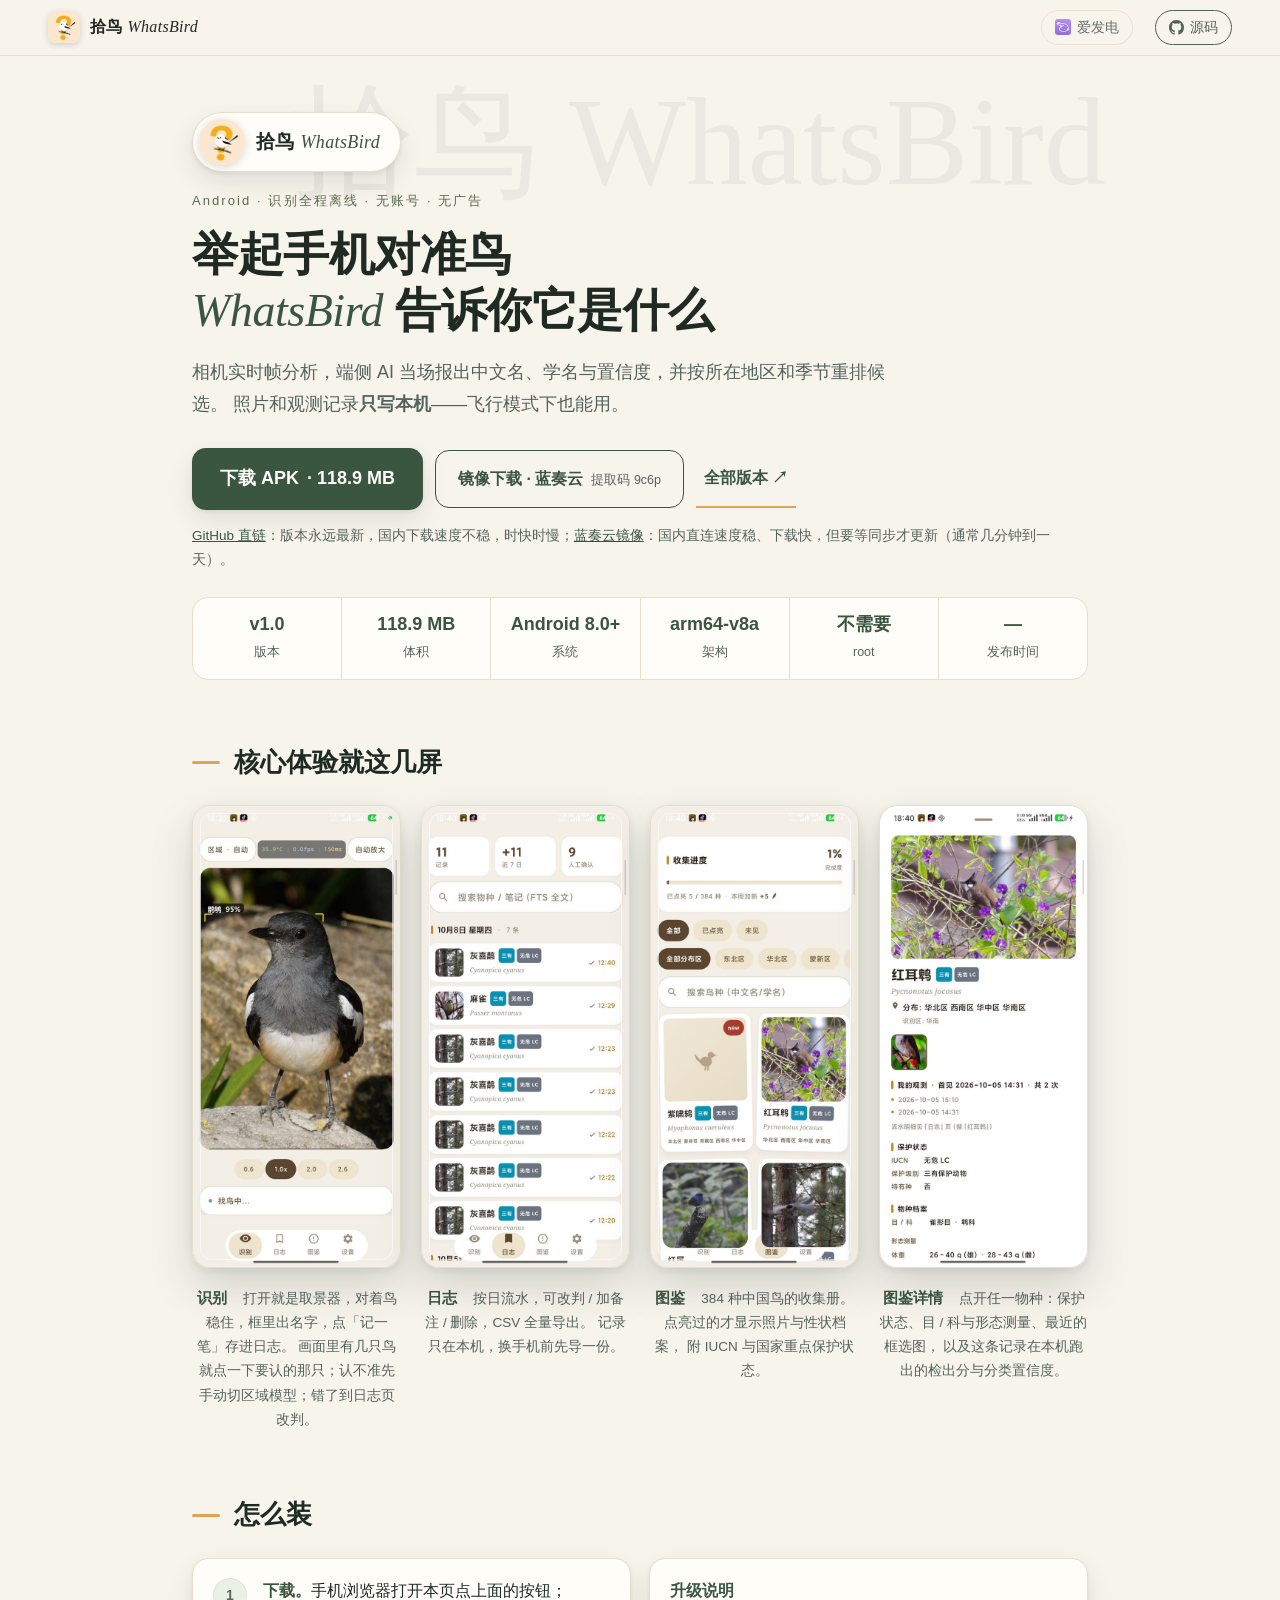
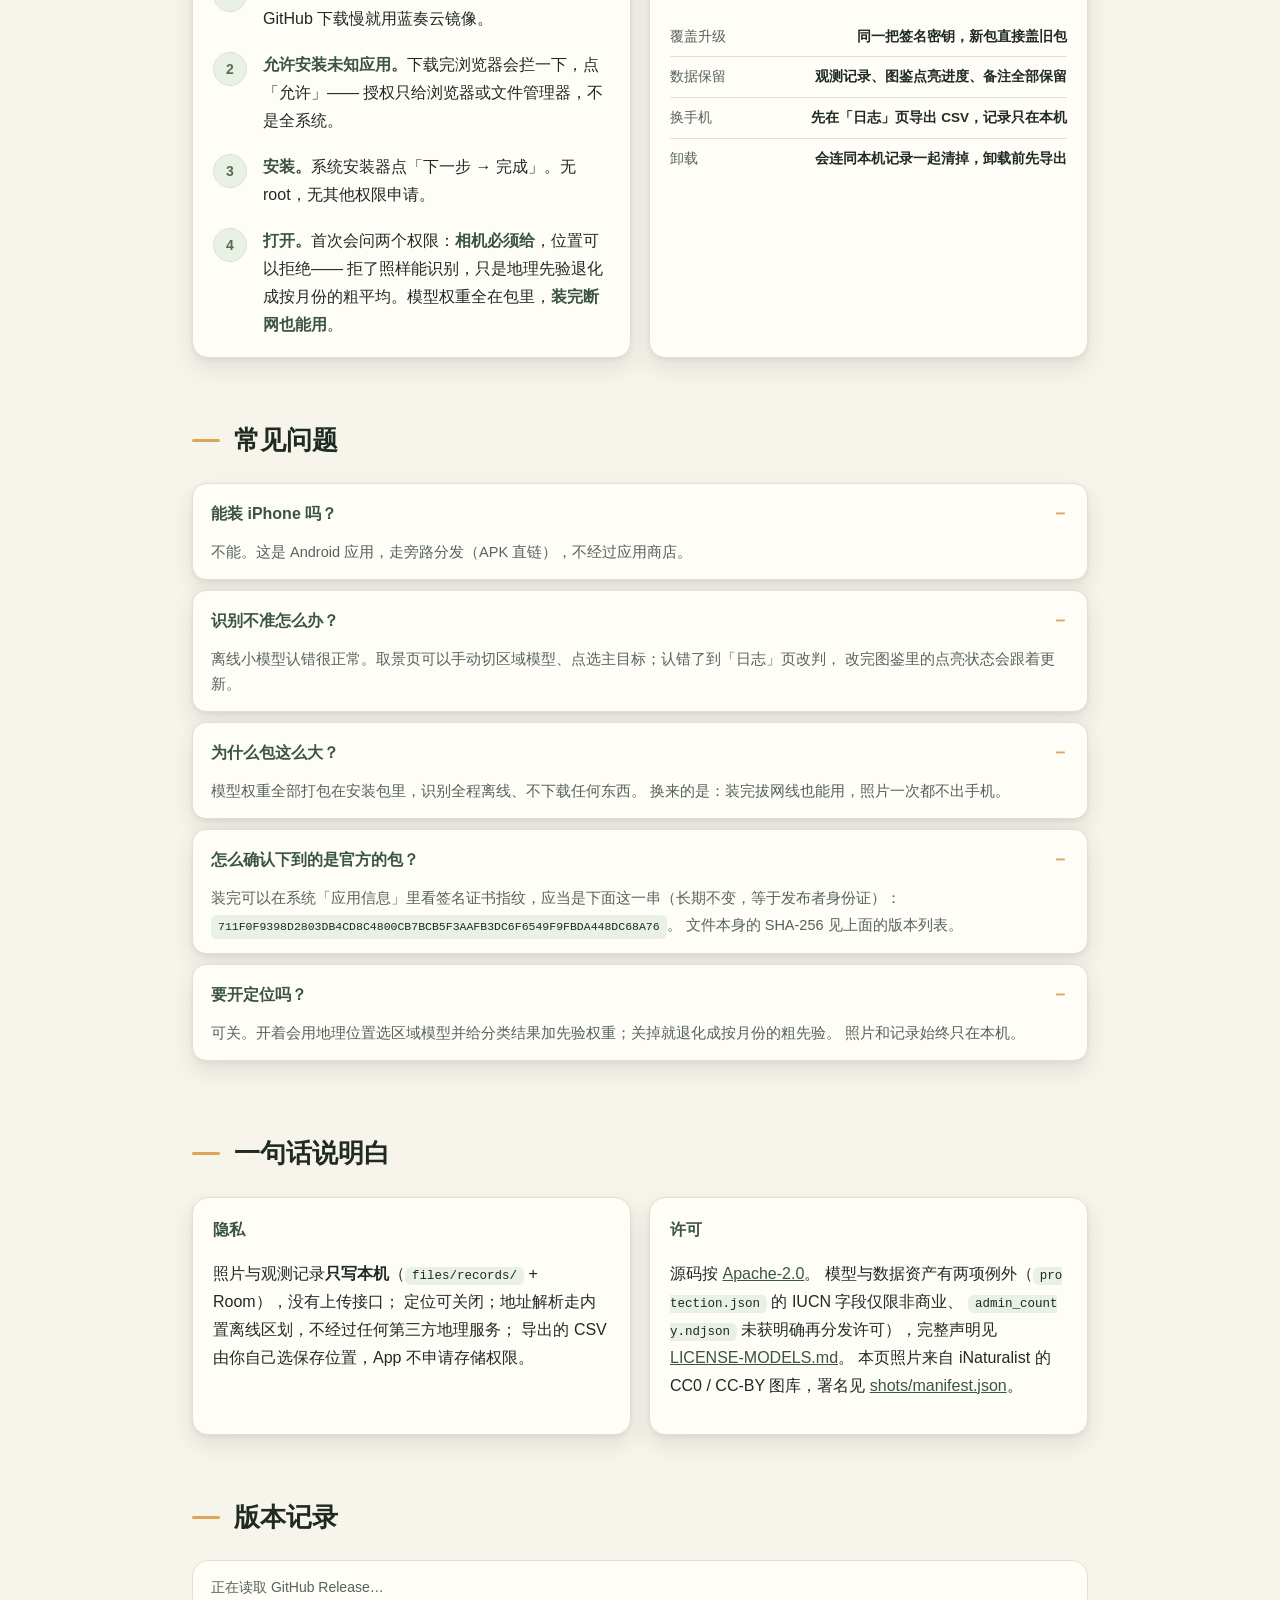
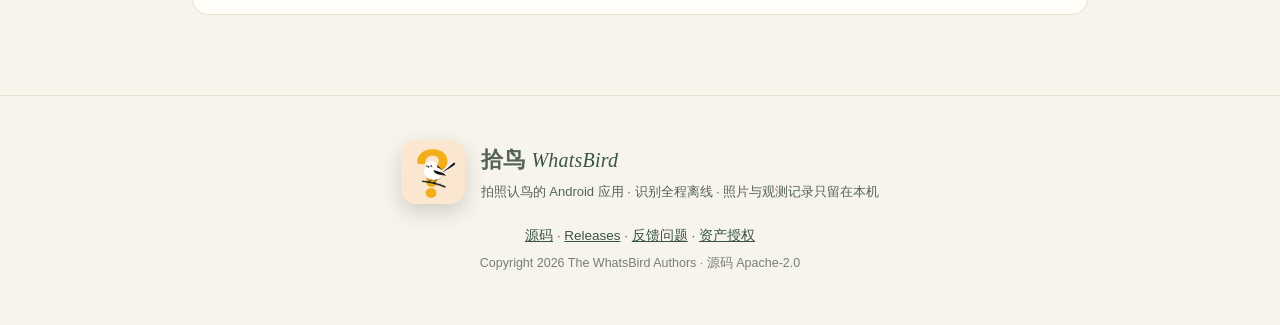
==== commit 32822b26: "提示行改为渠道速度对比；镜像按钮显示提取码" ====
--- a/site/index.html
+++ b/site/index.html
@@ -57,10 +57,10 @@
         <a id="dlBtn" class="btn-primary" href="https://github.com/kidnappe/WhatsBird/releases/download/v1.0/WhatsBird-v1.0-arm64-v8a.apk">
           下载 APK<span id="dlSize">· 读取中</span>
         </a>
-        <a id="dlMirror" class="btn-mirror" aria-disabled="true" data-href="">镜像下载 · 蓝奏云<span>地址待填</span></a>
+        <a id="dlMirror" class="btn-mirror" aria-disabled="true" data-href="">镜像下载 · 蓝奏云<span>提取码 9c6p</span></a>
         <a class="btn-ghost" href="https://github.com/kidnappe/WhatsBird/releases/latest">全部版本 ↗</a>
       </div>
-      <p class="cta-hint" id="dlHint">正在核对 GitHub 上的最新版本…</p>
+      <p class="cta-hint"><a href="https://github.com/kidnappe/WhatsBird/releases/latest">GitHub 直链</a>：版本永远最新，国内下载速度不稳，时快时慢；<a id="mirrorLink" href="https://zhouxuan.lanzoue.com/b0j1szfsh" target="_blank" rel="noopener">蓝奏云镜像</a>：国内直连速度稳、下载快，但要等同步才更新（通常几分钟到一天）。</p>
 
       <div class="meta" aria-label="版本信息">
         <div><b id="mVer">v1.0</b><span>版本</span></div>
@@ -241,6 +241,7 @@
   /* 蓝奏云镜像地址：拿到分享链接后，填进这一行就行，页面上的镜像按钮会自动启用 */
   /* 蓝奏云提取码：9c6p */
   var MIRROR_URL = "https://zhouxuan.lanzoue.com/b0j1szfsh";
+  var MIRROR_CODE = "9c6p";
 
   function mb(b) { return (b / 1048576).toFixed(1) + " MB"; }
   function ymd(iso) { var d = new Date(iso); return isNaN(d) ? "—" : d.toISOString().slice(0, 10); }
@@ -266,10 +267,9 @@
     document.getElementById("mVer").textContent = r.tag_name;
     document.getElementById("mSize").textContent = mb(apk.size);
     document.getElementById("mDate").textContent = ymd(r.published_at);
-    document.getElementById("dlHint").innerHTML = fromCache
-      ? "网络暂时读不到，先用上次记录的 " + r.tag_name + "（" + ymd(r.published_at) + "）。"
-      : "GitHub 直链：版本永远最新，缺点是国内速度不稳；" +
-        '<a id="mirrorLink" href="' + MIRROR_URL + '" target="_blank" rel="noopener">蓝奏云镜像</a>：国内直连快，但更新要等同步。';
+    document.getElementById("mVer").title = fromCache
+      ? "这次没连上 GitHub，显示的是上次读到的 " + r.tag_name + "（" + ymd(r.published_at) + "）"
+      : "已连上 GitHub，读取的是最新 release";
     return true;
   }
 
@@ -329,8 +329,8 @@
     })
     .catch(function () {
       if (cached) { return; }              // 已经用缓存铺过了
-      document.getElementById("dlHint").textContent =
-        "暂时读不到 GitHub 版本信息，下面是页面内置的 v1.0；点「全部版本」看实时列表。";
+      document.getElementById("mVer").title =
+        "没连上 GitHub，这是页面内置的 v1.0；点「全部版本」看实时列表";
       var s = document.getElementById("dlSize"); if (s) { s.textContent = "· 118.9 MB"; }
       var m = document.getElementById("mSize"); if (m) { m.textContent = "118.9 MB"; }
     });
@@ -341,7 +341,7 @@
     if (MIRROR_URL) {
       el.href = MIRROR_URL;
       el.removeAttribute("aria-disabled");
-      el.querySelector("span").textContent = "国内直连更快";
+      el.querySelector("span").textContent = "提取码 " + MIRROR_CODE;
     }
   })();
 
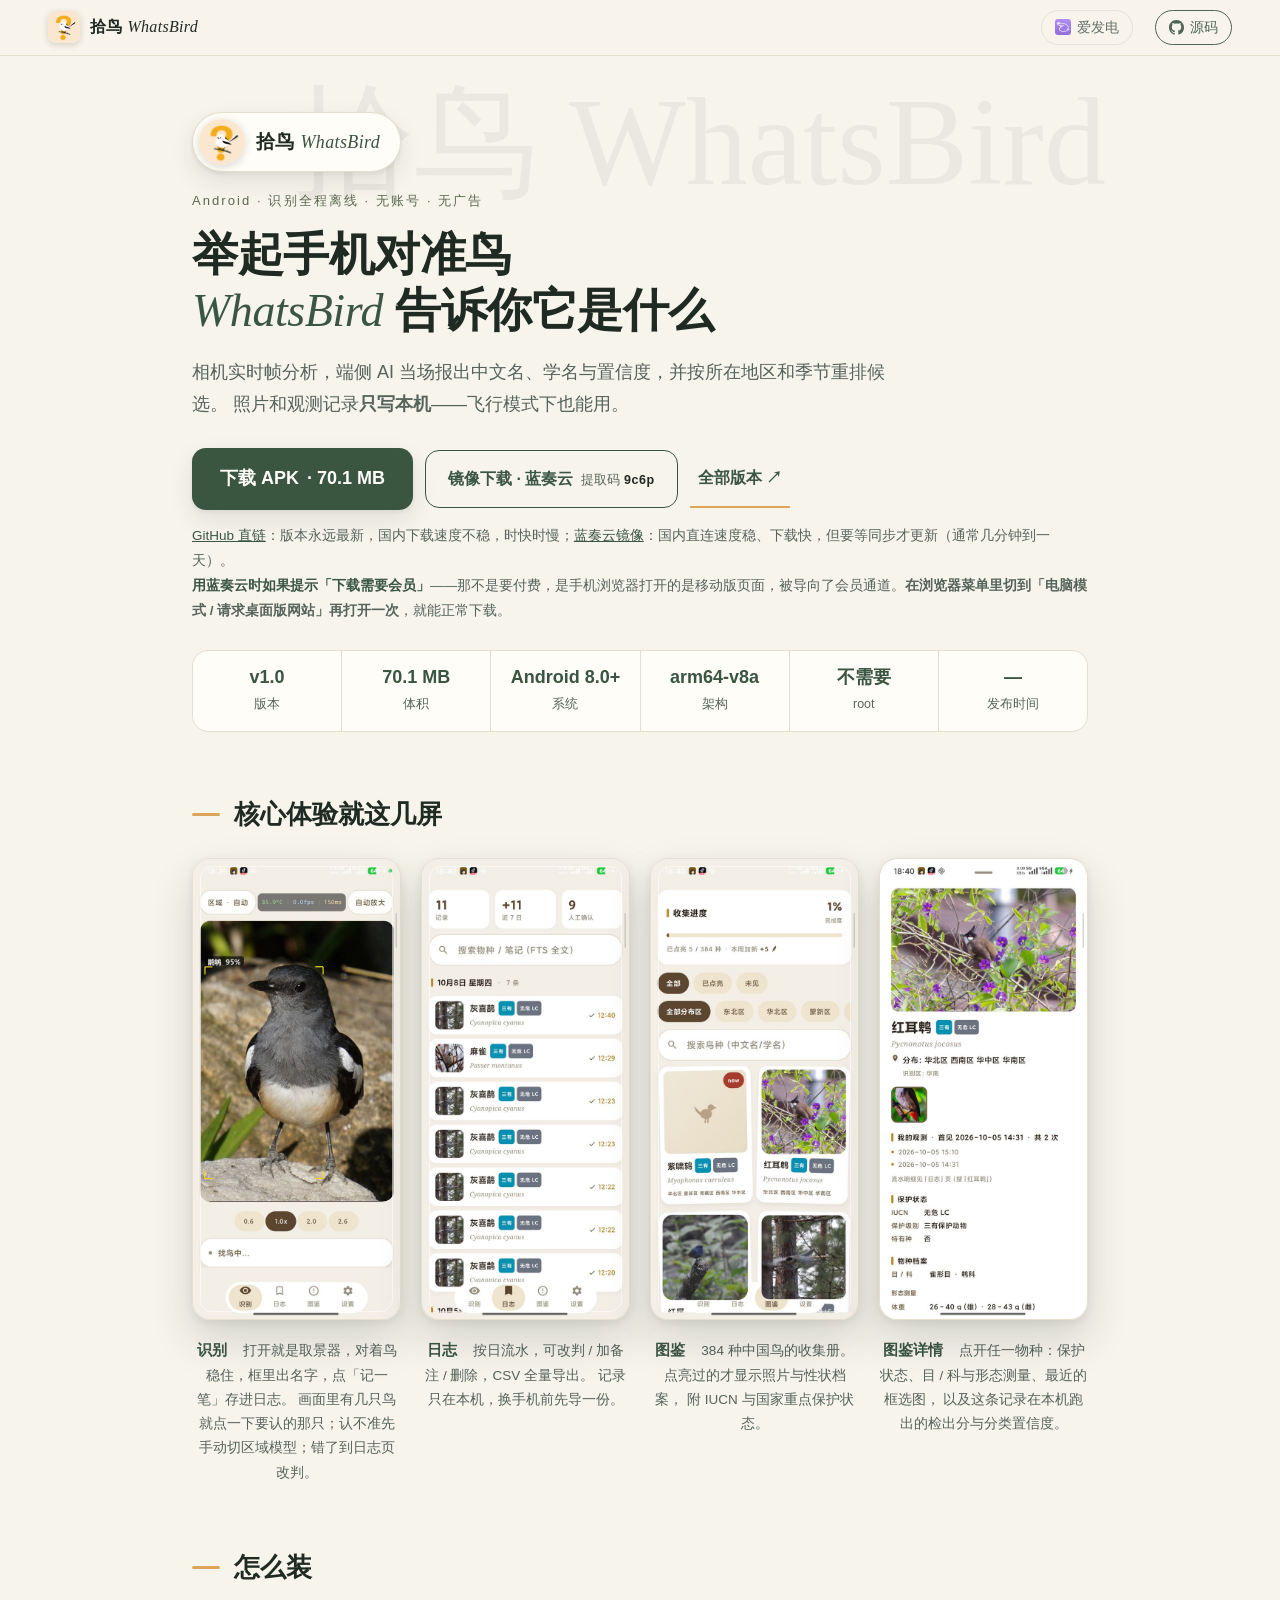
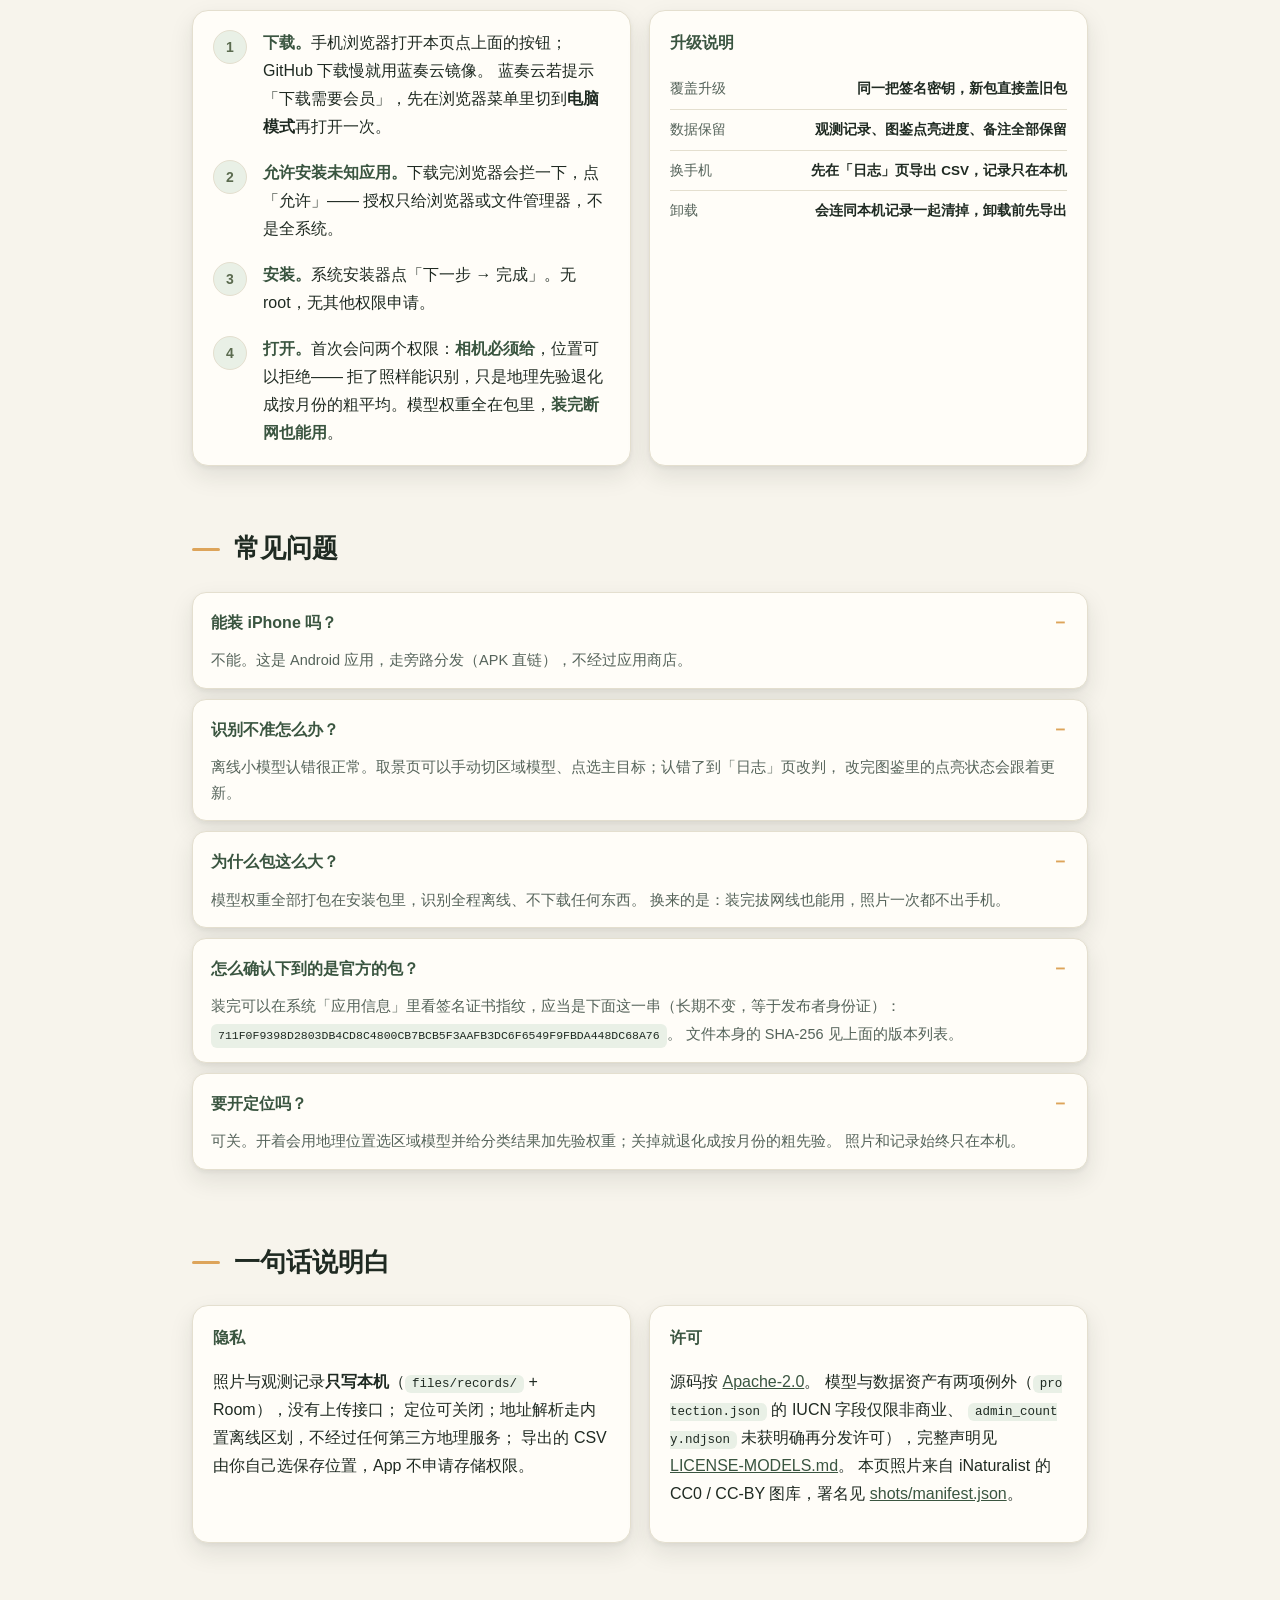
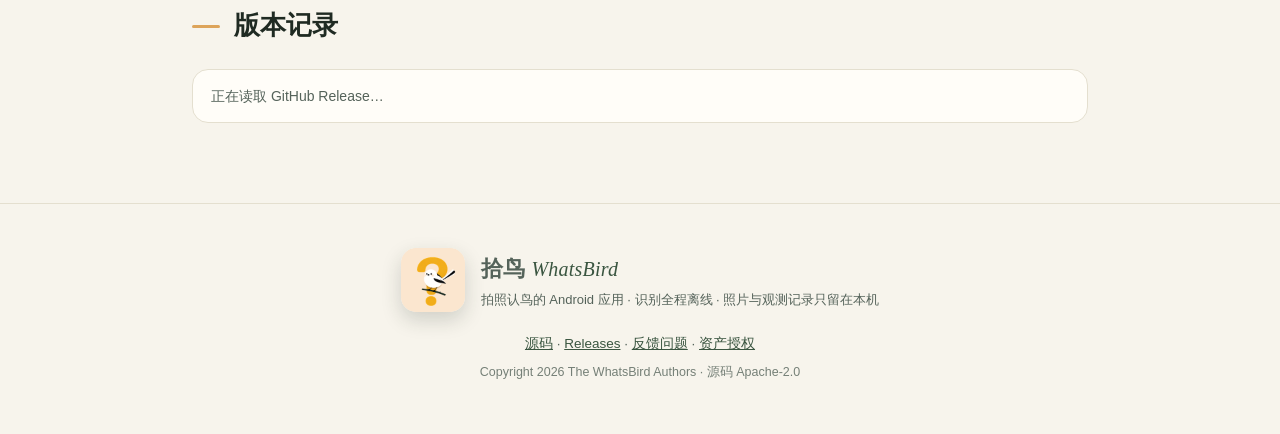
==== commit aa040d66: "发布页：提取码加粗 + 蓝奏云「电脑模式」提示；同步首装白屏修复与找鸟中旋转圆环 site/index.html - 提取码 9c6p 改 <b> 加粗；镜像按钮的 JS 由 textContent " ====
--- a/site/index.html
+++ b/site/index.html
@@ -57,10 +57,10 @@
         <a id="dlBtn" class="btn-primary" href="https://github.com/kidnappe/WhatsBird/releases/download/v1.0/WhatsBird-v1.0-arm64-v8a.apk">
           下载 APK<span id="dlSize">· 读取中</span>
         </a>
-        <a id="dlMirror" class="btn-mirror" aria-disabled="true" data-href="">镜像下载 · 蓝奏云<span>提取码 9c6p</span></a>
+        <a id="dlMirror" class="btn-mirror" aria-disabled="true" data-href="">镜像下载 · 蓝奏云<span>提取码 <b>9c6p</b></span></a>
         <a class="btn-ghost" href="https://github.com/kidnappe/WhatsBird/releases/latest">全部版本 ↗</a>
       </div>
-      <p class="cta-hint"><a href="https://github.com/kidnappe/WhatsBird/releases/latest">GitHub 直链</a>：版本永远最新，国内下载速度不稳，时快时慢；<a id="mirrorLink" href="https://zhouxuan.lanzoue.com/b0j1szfsh" target="_blank" rel="noopener">蓝奏云镜像</a>：国内直连速度稳、下载快，但要等同步才更新（通常几分钟到一天）。</p>
+      <p class="cta-hint"><a href="https://github.com/kidnappe/WhatsBird/releases/latest">GitHub 直链</a>：版本永远最新，国内下载速度不稳，时快时慢；<a id="mirrorLink" href="https://zhouxuan.lanzoue.com/b0j1szfsh" target="_blank" rel="noopener">蓝奏云镜像</a>：国内直连速度稳、下载快，但要等同步才更新（通常几分钟到一天）。<br><span class="hint-warn">用蓝奏云时如果提示「下载需要会员」</span>——那不是要付费，是手机浏览器打开的是移动版页面，被导向了会员通道。<b>在浏览器菜单里切到「电脑模式 / 请求桌面版网站」再打开一次</b>，就能正常下载。</p></p>
 
       <div class="meta" aria-label="版本信息">
         <div><b id="mVer">v1.0</b><span>版本</span></div>
@@ -126,7 +126,8 @@
     <div class="two-col">
       <div class="card">
         <ol class="steps">
-          <li><strong>下载。</strong>手机浏览器打开本页点上面的按钮；GitHub 下载慢就用蓝奏云镜像。</li>
+          <li><strong>下载。</strong>手机浏览器打开本页点上面的按钮；GitHub 下载慢就用蓝奏云镜像。
+            蓝奏云若提示「下载需要会员」，先在浏览器菜单里切到<b>电脑模式</b>再打开一次。</li>
           <li><strong>允许安装未知应用。</strong>下载完浏览器会拦一下，点「允许」——
             授权只给浏览器或文件管理器，不是全系统。</li>
           <li><strong>安装。</strong>系统安装器点「下一步 → 完成」。无 root，无其他权限申请。</li>
@@ -331,8 +332,9 @@
       if (cached) { return; }              // 已经用缓存铺过了
       document.getElementById("mVer").title =
         "没连上 GitHub，这是页面内置的 v1.0；点「全部版本」看实时列表";
-      var s = document.getElementById("dlSize"); if (s) { s.textContent = "· 118.9 MB"; }
-      var m = document.getElementById("mSize"); if (m) { m.textContent = "118.9 MB"; }
+      // 兜底值：v1.0 瘦身后的真实体积（118.9MB 是瘦身前的旧数，已作废）
+      var s = document.getElementById("dlSize"); if (s) { s.textContent = "· 70.1 MB"; }
+      var m = document.getElementById("mSize"); if (m) { m.textContent = "70.1 MB"; }
     });
 
   /* ---------- 镜像按钮 ---------- */
@@ -341,7 +343,8 @@
     if (MIRROR_URL) {
       el.href = MIRROR_URL;
       el.removeAttribute("aria-disabled");
-      el.querySelector("span").textContent = "提取码 " + MIRROR_CODE;
+      // 用 innerHTML 而不是 textContent：提取码那串要加粗，textContent 会把标签吃掉
+      el.querySelector("span").innerHTML = "提取码 <b>" + MIRROR_CODE + "</b>";
     }
   })();
 
--- a/site/style.css
+++ b/site/style.css
@@ -152,12 +152,16 @@
   padding: 14px 22px; font-size: 16px; font-weight: 700;
 }
 .btn-mirror span { font-size: 12.5px; font-weight: 400; color: var(--ink-soft); }
+/* 提取码加粗：用户要照着敲，太小太淡容易敲错 */
+.btn-mirror span b { font-weight: 800; color: var(--ink); letter-spacing: .6px; }
 .btn-mirror:hover { background: var(--sage); }
 .btn-mirror[aria-disabled="true"] {
   opacity: .5; pointer-events: none; border-style: dashed;
 }
 .btn-ghost { color: var(--moss); text-decoration: none; font-weight: 600; padding: 14px 8px; border-bottom: 2px solid var(--amber); }
-.cta-hint { color: var(--ink-soft); font-size: 13.5px; margin: 14px 0 0; }
+.cta-hint { color: var(--ink-soft); font-size: 13.5px; margin: 14px 0 0; line-height: 1.85; }
+/* 蓝奏云「电脑模式」提示：这是最容易被当成收费墙误伤用户的一处，单独标色 */
+.cta-hint .hint-warn { color: var(--moss); font-weight: 700; }
 
 /* ---------- 版本信息六宫格 ---------- */
 .meta {
